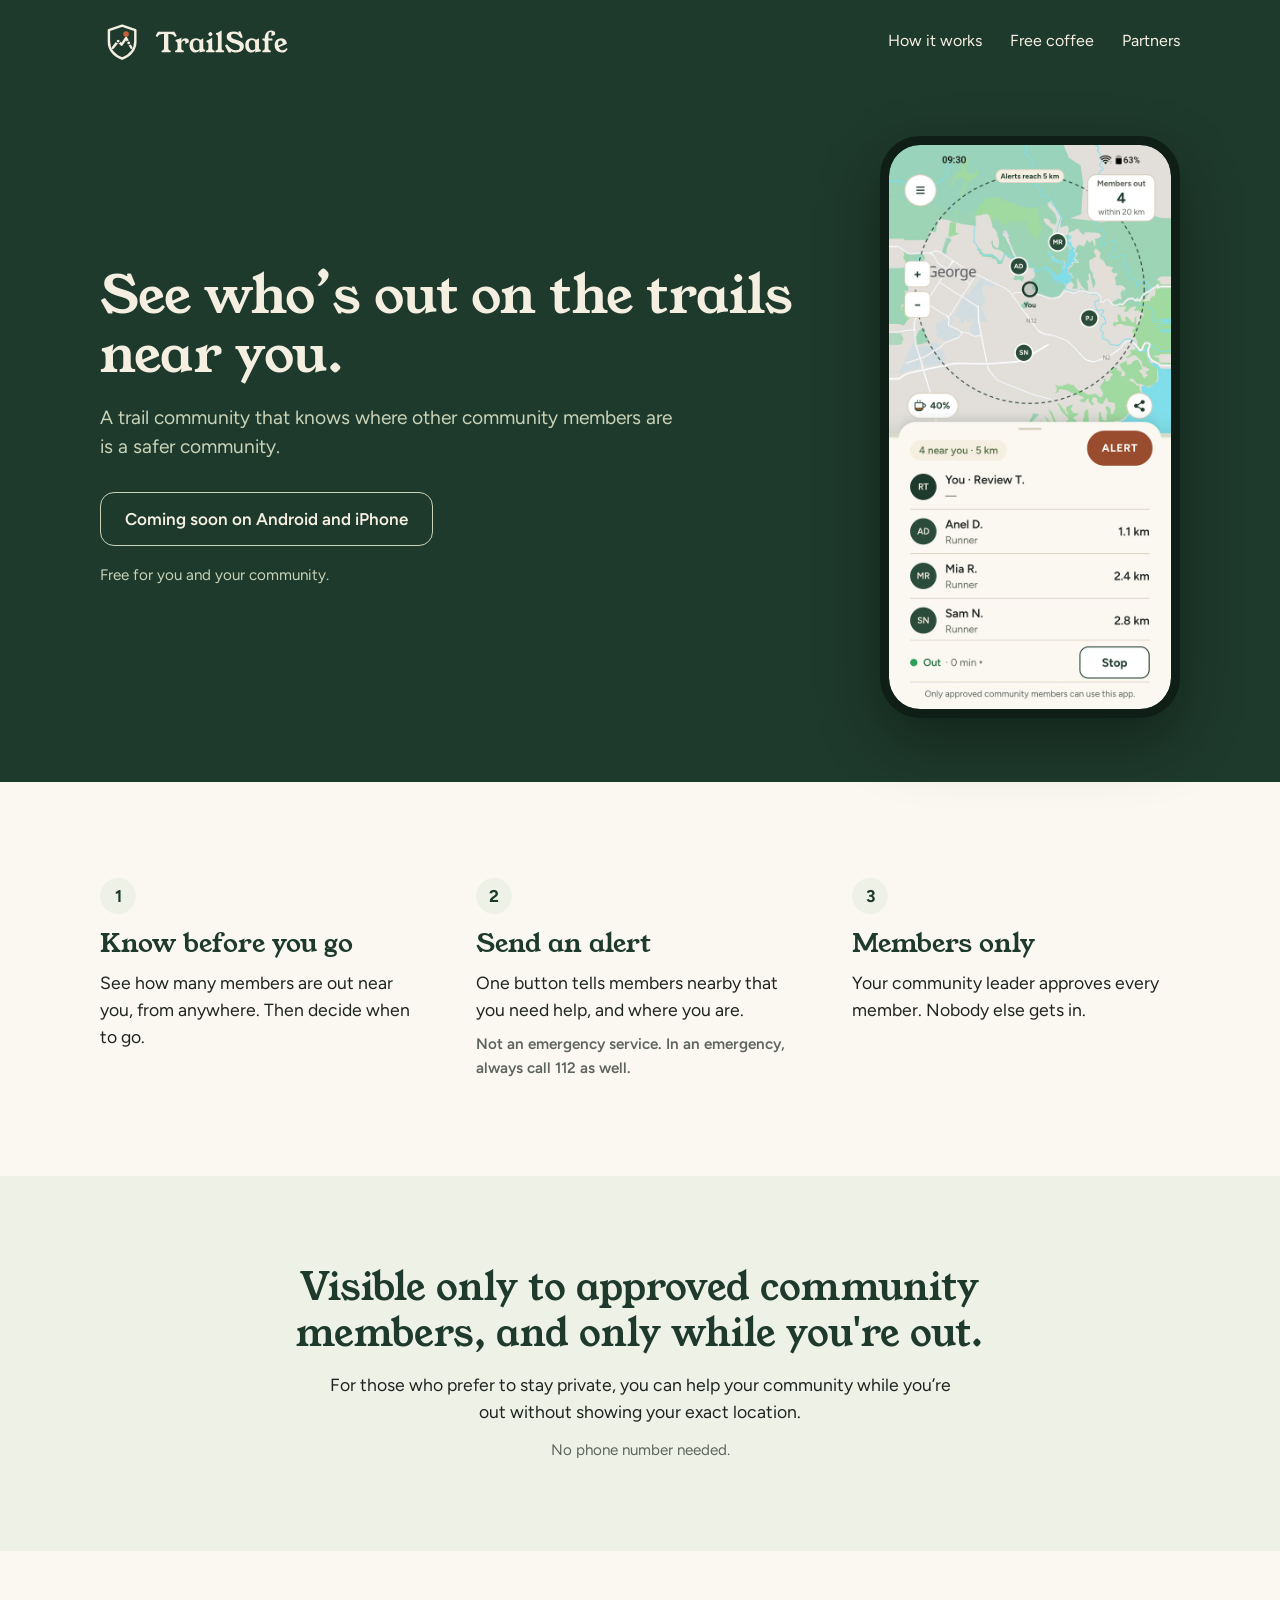
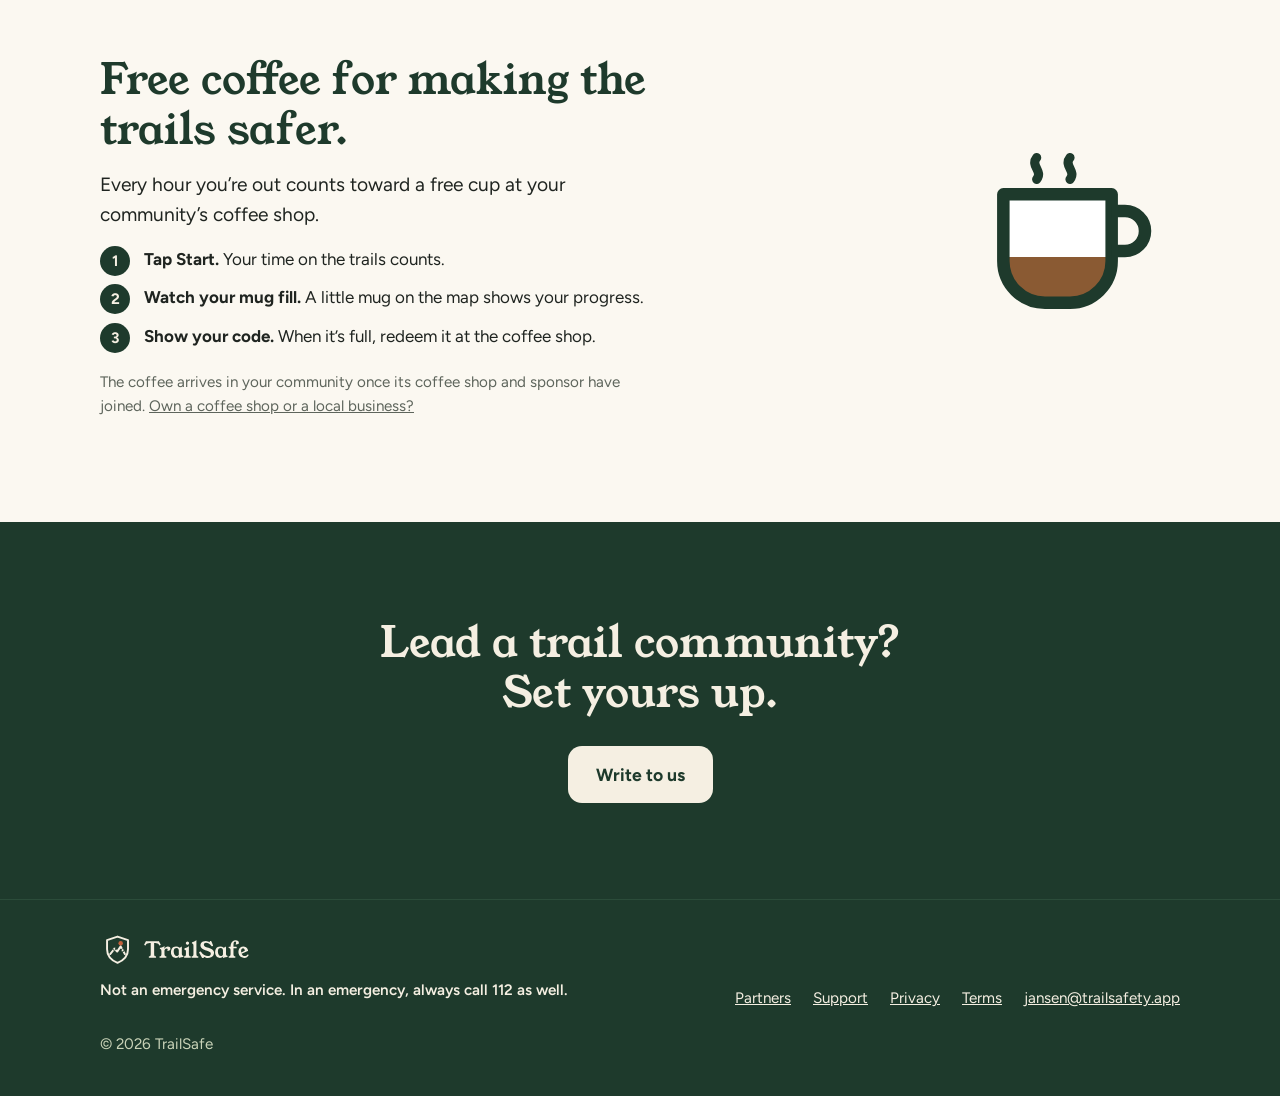
==== index.html @ 4f4ff15a "Home page: the Play listing is not public yet, so the Android button is a Coming soon pill and the m" ====
<!doctype html>
<html lang="en">
<head>
<meta charset="utf-8">
<meta name="viewport" content="width=device-width, initial-scale=1">
<title>TrailSafe: the community trail safety app</title>
<meta name="description" content="TrailSafe is a free community trail safety app for runners, hikers and cyclists. See how many community members are out on the trails near you, and alert members nearby if you need help.">
<link rel="icon" href="/favicon.ico?v=2" sizes="48x48">
<link rel="icon" href="/favicon.svg?v=2" type="image/svg+xml">
<link rel="apple-touch-icon" href="/apple-touch-icon.png?v=2">
<link rel="manifest" href="/site.webmanifest">
<link rel="mask-icon" href="/safari-pinned-tab.svg?v=2" color="#1E3A2C">
<meta name="theme-color" content="#1E3A2C">
<meta property="og:title" content="TrailSafe: the community trail safety app">
<meta property="og:description" content="TrailSafe is a free community trail safety app for runners, hikers and cyclists. See how many community members are out on the trails near you, and alert members nearby if you need help.">
<meta property="og:url" content="https://trailsafety.app">
<meta property="og:image" content="https://trailsafety.app/og-image-1200x630.png">
<meta name="twitter:card" content="summary_large_image">
<link rel="stylesheet" href="/style.css?v=4">
</head>
<body>

<header class="hero">
  <div class="wrap">
    <div class="top">
      <a href="/" aria-label="TrailSafe home"><img class="logo" src="logo.svg" alt="TrailSafe" width="188" height="44"></a>
      <input type="checkbox" id="menu" class="menu-toggle" aria-label="Open the menu">
      <label for="menu" class="burger" aria-hidden="true"><span></span><span></span><span></span></label>
      <nav aria-label="Sections">
        <a href="#how">How it works</a>
        <a href="#coffee">Free coffee</a>
        <a href="/partners/">Partners</a>
      </nav>
    </div>
    <div class="hero-grid">
      <div class="hero-text">
        <h1>See who’s out on the trails near you.</h1>
        <p class="lead">A trail community that knows where other community members are is a safer community.</p>
        <div class="actions">
          <!-- The Play listing is not public yet (checked 16 Nov 2026: Not Found). When it is, this becomes: <a class="btn-light" href="https://play.google.com/store/apps/details?id=za.co.trailsafe.app">Get it on Android</a> <span class="soon">iPhone coming soon</span>, and the menu gets <a class="nav-cta" href="...">Get the app</a> -->
          <span class="btn-off">Coming soon on Android and iPhone</span>
        </div>
        <p class="free">Free for you and your community.</p>
      </div>
      <div class="phone"><img src="img/app-out-map.jpg" alt="The TrailSafe map while you are out: members near you, how far away they are, and the ALERT button" width="640" height="1280"></div>
    </div>
  </div>
</header>

<main>
  <section class="points wrap" id="how" aria-label="What TrailSafe does">
    <article>
      <span class="num">1</span>
      <h2>Know before you go</h2>
      <p>See how many members are out near you, from anywhere. Then decide when to go.</p>
    </article>
    <article>
      <span class="num">2</span>
      <h2>Send an alert</h2>
      <p>One button tells members nearby that you need help, and where you are.</p>
      <p class="honest">Not an emergency service. In an emergency, always call 112 as well.</p>
    </article>
    <article>
      <span class="num">3</span>
      <h2>Members only</h2>
      <p>Your community leader approves every member. Nobody else gets in.</p>
    </article>
  </section>

  <section class="band" aria-label="Privacy">
    <div class="wrap">
      <p class="main">Visible only to approved community members, and only while you're out.</p>
      <p>For those who prefer to stay private, you can help your community while you’re out without showing your exact location.</p>
      <p class="quiet">No phone number needed.</p>
    </div>
  </section>

  <section class="coffee wrap" id="coffee" aria-labelledby="coffee-h">
    <div>
      <h2 id="coffee-h">Free coffee for making the trails safer.</h2>
      <p class="lead">Every hour you’re out counts toward a free cup at your community’s coffee shop.</p>
      <ol class="steps">
        <li><b>Tap Start.</b> Your time on the trails counts.</li>
        <li><b>Watch your mug fill.</b> A little mug on the map shows your progress.</li>
        <li><b>Show your code.</b> When it’s full, redeem it at the coffee shop.</li>
      </ol>
      <p class="small">The coffee arrives in your community once its coffee shop and sponsor have joined. <a href="/partners/">Own a coffee shop or a local business?</a></p>
    </div>
    <svg class="mug" viewBox="0 0 24 24" aria-hidden="true"><defs><linearGradient id="mg" x1="0" y1="1" x2="0" y2="0"><stop offset="0.42" stop-color="#8A5A33"/><stop offset="0.42" stop-color="#FFFFFF"/></linearGradient></defs><path d="M4 7h13v8a5 5 0 0 1-5 5H9a5 5 0 0 1-5-5z" fill="url(#mg)" stroke="#1E3A2C" stroke-width="1.5" stroke-linejoin="round"/><path d="M17 9h1.6a2.4 2.4 0 0 1 0 4.8H17" fill="none" stroke="#1E3A2C" stroke-width="1.5"/><path d="M8 2.6c-.8 1 .8 1.6 0 2.6M12 2.6c-.8 1 .8 1.6 0 2.6" fill="none" stroke="#1E3A2C" stroke-width="1.1" stroke-linecap="round"/></svg>
  </section>

  <section class="closing" aria-label="For community leaders">
    <div class="wrap">
      <h2>Lead a trail community?<br>Set yours up.</h2>
      <p><a class="btn-light" href="mailto:jansen@trailsafety.app?subject=Setting%20up%20my%20trail%20community">Write to us</a></p>
    </div>
  </section>
</main>

<footer>
  <div class="wrap foot">
    <div>
      <img class="logo" src="logo.svg" alt="TrailSafe" width="150" height="35">
      <p class="honest">Not an emergency service. In an emergency, always call 112 as well.</p>
    </div>
    <nav aria-label="Footer">
      <a href="/partners/">Partners</a>
      <a href="/support/">Support</a>
      <a href="privacy.html">Privacy</a>
      <a href="terms.html">Terms</a>
      <a href="mailto:jansen@trailsafety.app">jansen@trailsafety.app</a>
    </nav>
  </div>
  <div class="wrap"><p class="copy">© 2026 TrailSafe</p></div>
</footer>

</body>
</html>
---- style.css ----
@font-face { font-family: "Young Serif"; src: url("fonts/YoungSerif-Regular.ttf") format("truetype"); font-display: swap; }
@font-face { font-family: "Figtree"; src: url("fonts/Figtree-Variable.ttf") format("truetype"); font-weight: 300 900; font-display: swap; }

:root {
  --forest: #1E3A2C; --forest-2: #2B4C3A; --sage: #C9D3B8; --cream: #F5EFE2; --paper: #FBF8F1;
  --ink: #1F2420; --muted: #5E655C; --line: #E7E1D2; --wash: #EEF1E6; --moss-ink: #5D744C;
}
* { box-sizing: border-box; }
html { -webkit-text-size-adjust: 100%; }
body { margin: 0; background: var(--paper); color: var(--ink); font: 17px/1.55 "Figtree", system-ui, sans-serif; }
h1, h2, h3 { font-family: "Young Serif", Georgia, serif; font-weight: 400; line-height: 1.2; margin: 0; }
a { color: inherit; }
.wrap { max-width: 1120px; margin: 0 auto; padding: 0 20px; }

footer { background: var(--forest); color: var(--cream); padding: 32px 0 40px; font-size: 0.95rem; }
footer p { margin: 0 0 8px; }
footer .honest { font-weight: 600; }
footer a { color: var(--cream); }

.page { max-width: 720px; margin: 0 auto; padding: 36px 20px 64px; }
.page h1 { font-size: 2rem; color: var(--forest); }
.page h2 { font-size: 1.2rem; color: var(--forest); margin-top: 28px; }
.page p, .page li { margin: 10px 0 0; }
.draft { background: #F1D9CB; color: var(--ink); border-radius: 12px; padding: 12px 16px; margin: 18px 0 0; font-size: 0.95rem; }
.back { display: inline-block; margin-bottom: 18px; color: var(--moss-ink); font-weight: 600; }

html { scroll-behavior: smooth; }
[id] { scroll-margin-top: 16px; }

.steps { margin: 16px 0 0; padding: 0; list-style: none; counter-reset: s; display: grid; gap: 12px; max-width: 40em; }
.steps li { counter-increment: s; position: relative; padding-left: 44px; }
.steps li::before { content: counter(s); position: absolute; left: 0; top: 0; width: 30px; height: 30px; border-radius: 50%; background: var(--forest); color: var(--cream); font-weight: 700; text-align: center; line-height: 30px; font-size: 0.95rem; }

.partner { background: #fff; border: 1px solid var(--line); border-radius: 16px; padding: 30px 24px; margin: 0 0 28px; }
.partner .eyebrow { margin: 0 0 8px; font-size: 0.8rem; font-weight: 700; letter-spacing: 0.09em; text-transform: uppercase; color: var(--moss-ink); }
.partner .big { font-family: "Young Serif", Georgia, serif; font-size: 1.25rem; color: var(--forest); margin: 12px 0 0; }
.partner p { margin: 12px 0 0; max-width: 40em; }
.cta { display: inline-block; margin-top: 6px; padding: 13px 24px; border-radius: 12px; background: var(--forest); color: var(--cream); font-weight: 700; text-decoration: none; }
.cta:hover, .cta:focus { background: var(--forest-2); }
.cta.ghost { background: #fff; color: var(--forest); border: 1.5px solid var(--forest); display: inline-flex; align-items: center; gap: 10px; }
.wa { width: 22px; height: 22px; flex: none; }

.friend { background: var(--forest); color: var(--cream); border-radius: 16px; padding: 30px 24px; margin: 0 0 56px; }
.friend h2 { color: var(--cream); }
.friend p { margin: 12px 0 0; max-width: 40em; }
.friend a:not(.cta) { color: var(--cream); }


/* ---------- home page ---------- */
.hero { background: var(--forest); color: var(--cream); padding: 20px 0 64px; }
.hero .top { position: relative; display: flex; flex-wrap: wrap; align-items: center; justify-content: space-between; gap: 14px 24px; }
.hero .logo { display: block; height: 44px; width: auto; }
.hero nav { display: none; flex-basis: 100%; flex-direction: column; border-top: 1px solid var(--forest-2); padding-top: 6px; font-size: 1.05rem; }
.hero nav a { color: var(--cream); text-decoration: none; padding: 12px 0; border-bottom: 1px solid var(--forest-2); }
.menu-toggle { position: absolute; opacity: 0; width: 44px; height: 44px; right: 0; margin: 0; cursor: pointer; z-index: 2; }
.burger { display: flex; flex-direction: column; justify-content: center; gap: 5px; width: 44px; height: 44px; padding: 0 9px; border: 1.5px solid var(--sage); border-radius: 12px; cursor: pointer; }
.burger span { display: block; height: 2px; border-radius: 2px; background: var(--cream); transition: transform .15s, opacity .15s; }
.menu-toggle:focus-visible + .burger { outline: 2px solid var(--cream); outline-offset: 3px; }
.menu-toggle:checked ~ nav { display: flex; }
.menu-toggle:checked + .burger span:nth-child(1) { transform: translateY(7px) rotate(45deg); }
.menu-toggle:checked + .burger span:nth-child(2) { opacity: 0; }
.menu-toggle:checked + .burger span:nth-child(3) { transform: translateY(-7px) rotate(-45deg); }
.hero-grid { display: grid; gap: 36px; padding-top: 44px; }
.hero h1 { font-size: clamp(2.2rem, 6.4vw, 3.3rem); line-height: 1.12; }
.hero .lead { font-size: 1.2rem; line-height: 1.5; margin: 20px 0 0; color: var(--sage); max-width: 30em; }
.actions { display: flex; flex-wrap: wrap; align-items: center; gap: 14px 20px; margin-top: 30px; }
.btn-light { display: inline-block; padding: 15px 28px; border-radius: 14px; background: var(--cream); color: var(--forest); font-weight: 700; font-size: 1.1rem; text-decoration: none; }
.btn-light:hover, .btn-light:focus { background: #fff; }
.soon { color: var(--sage); font-size: 0.95rem; }
.btn-off { display: inline-block; padding: 13px 24px; border: 1.5px solid var(--sage); border-radius: 14px; color: var(--cream); font-weight: 600; }
.free { margin: 18px 0 0; color: var(--sage); font-size: 0.95rem; }
.phone { justify-self: center; width: min(280px, 74vw); border: 9px solid #0F1F17; border-radius: 40px; background: #0F1F17; box-shadow: 0 24px 60px rgba(0,0,0,.35); overflow: hidden; }
.phone img { display: block; width: 100%; height: auto; border-radius: 31px; }

.points { display: grid; gap: 36px; padding-top: 72px; padding-bottom: 72px; }
.points .num { display: inline-flex; align-items: center; justify-content: center; width: 36px; height: 36px; border-radius: 50%; background: var(--wash); color: var(--forest); font-weight: 700; }
.points h2 { font-size: 1.6rem; color: var(--forest); margin-top: 14px; }
.points p { margin: 10px 0 0; font-size: 1.1rem; max-width: 22em; }
.points .honest { font-size: 0.95rem; font-weight: 600; color: var(--muted); }

.band { background: var(--wash); padding: 64px 0; text-align: center; }
.band p { margin: 14px auto 0; max-width: 36em; font-size: 1.1rem; }
.band .main { margin-top: 0; max-width: 22em; font-family: "Young Serif", Georgia, serif; font-size: clamp(1.6rem, 4.6vw, 2.4rem); line-height: 1.2; color: var(--forest); }
.band .quiet { color: var(--muted); font-size: 0.95rem; }

.coffee { display: grid; gap: 28px; align-items: center; padding-top: 80px; padding-bottom: 80px; }
.coffee h2 { font-size: clamp(1.8rem, 5vw, 2.6rem); color: var(--forest); max-width: 14em; }
.coffee .lead { font-size: 1.2rem; margin: 16px 0 6px; max-width: 30em; }
.coffee .small { margin: 22px 0 0; color: var(--muted); font-size: 0.95rem; max-width: 36em; }
.mug { width: 96px; height: 96px; justify-self: start; order: -1; }

.closing { background: var(--forest); color: var(--cream); padding: 72px 0; text-align: center; }
.closing h2 { font-size: clamp(1.8rem, 5vw, 2.6rem); margin: 0 auto; }
.closing p { margin: 28px 0 0; }

footer { border-top: 1px solid var(--forest-2); }
.foot { display: grid; gap: 22px; }
footer .logo { display: block; height: 35px; width: auto; margin-bottom: 12px; }
footer nav { display: flex; flex-wrap: wrap; gap: 8px 22px; }
footer .copy { margin: 22px 0 0; color: var(--sage); }

@media (min-width: 860px) {
  .menu-toggle, .burger { display: none; }
  .hero nav { display: flex; flex-direction: row; flex-basis: auto; align-items: center; gap: 6px 28px; border: 0; padding: 0; font-size: 1rem; }
  .hero nav a { padding: 6px 0; border-bottom: 1.5px solid transparent; }
  .hero nav a:hover, .hero nav a:focus { border-bottom-color: var(--sage); }
  .hero nav a.nav-cta { padding: 9px 18px; border: 1.5px solid var(--sage); border-radius: 12px; }
  .hero-grid { grid-template-columns: 1fr 320px; align-items: center; gap: 56px; padding-top: 72px; }
  .phone { width: 300px; justify-self: end; }
  .points { grid-template-columns: repeat(3, 1fr); gap: 48px; padding-top: 96px; padding-bottom: 96px; }
  .band { padding: 88px 0; }
  .coffee { grid-template-columns: 1fr 220px; padding-top: 104px; padding-bottom: 104px; }
  .mug { width: 200px; height: 200px; justify-self: center; order: 0; }
  .closing { padding: 96px 0; }
  .foot { grid-template-columns: 1fr auto; align-items: end; }
}
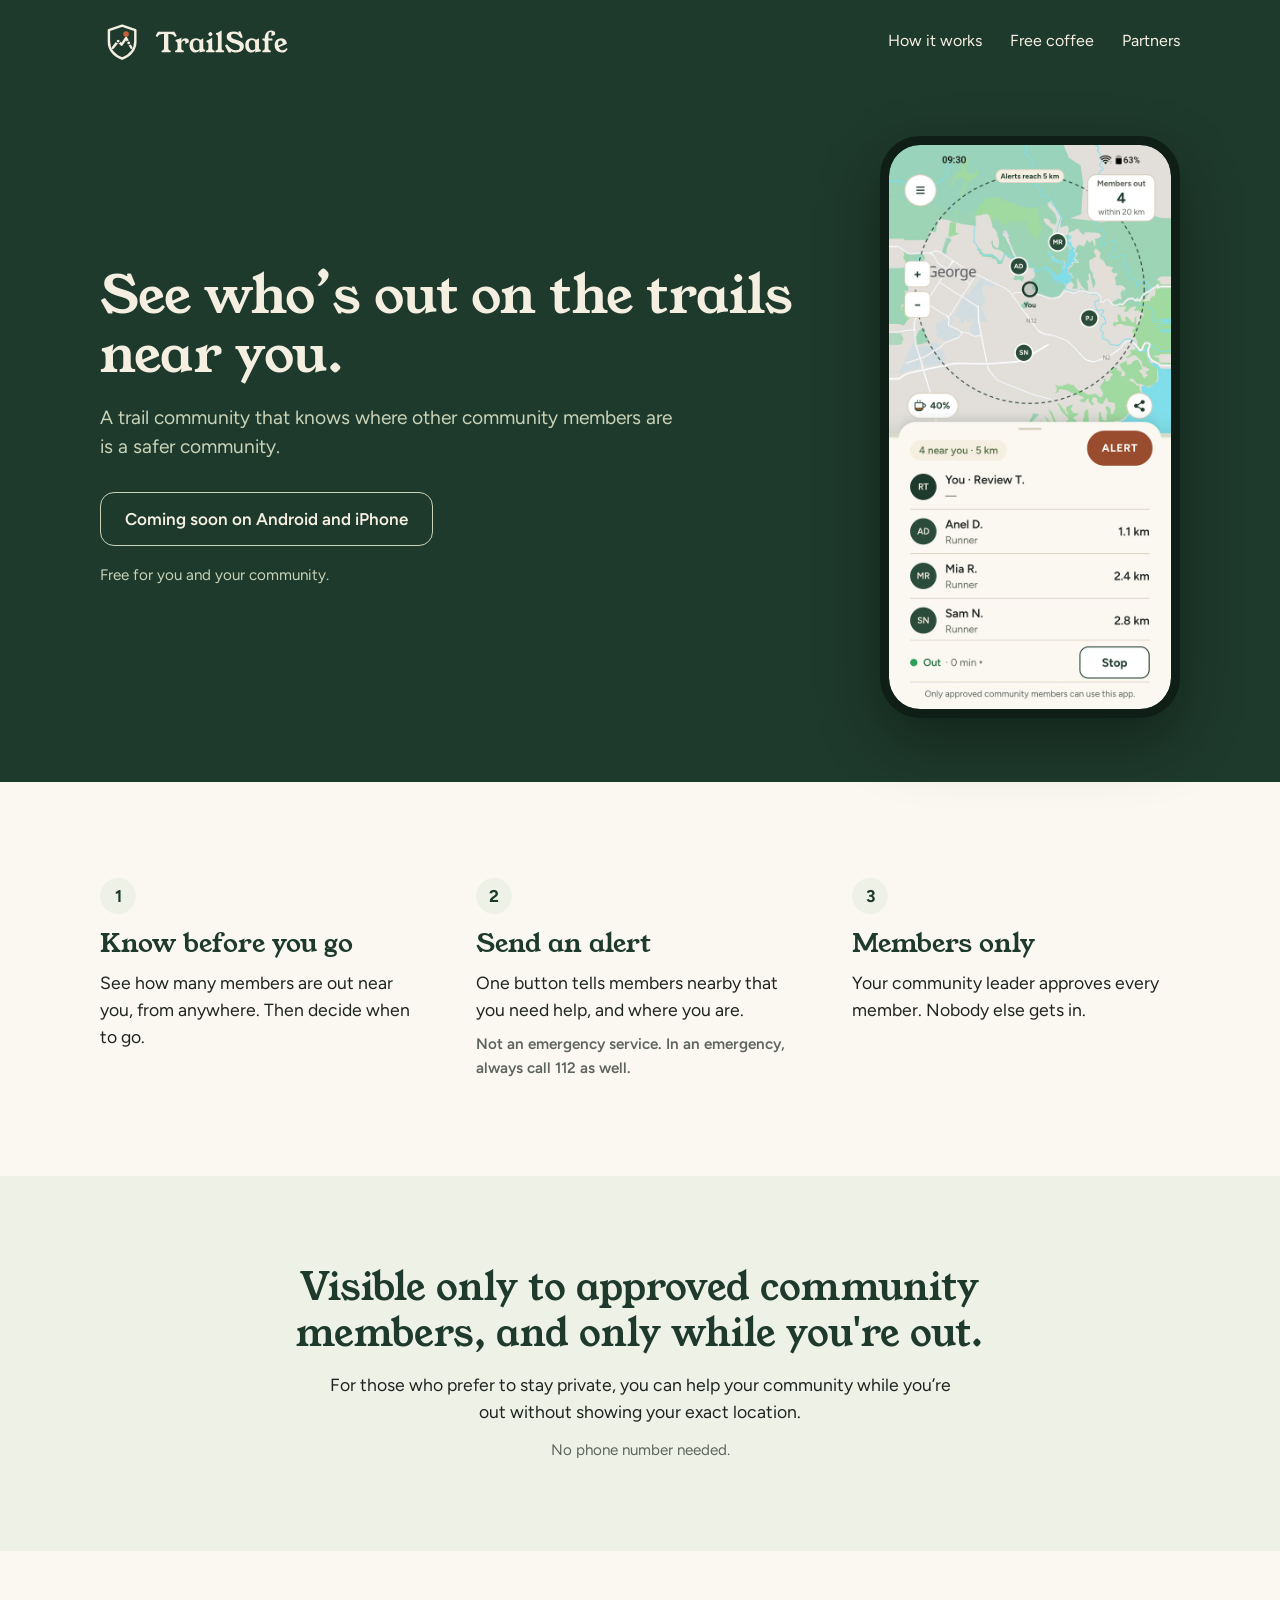
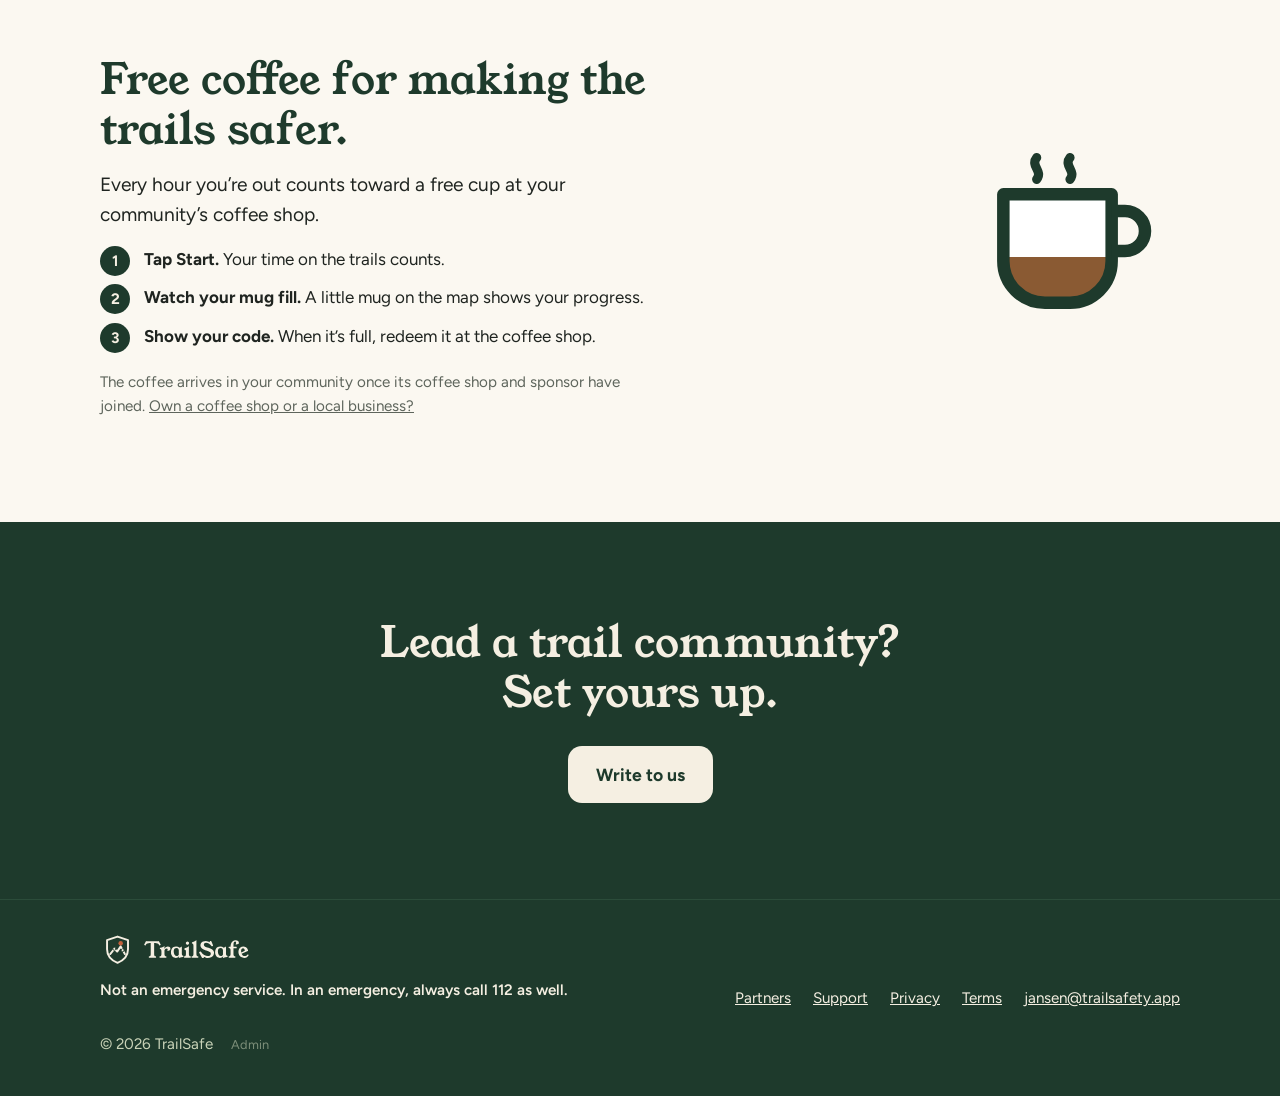
==== commit a592f2ef: "Home page footer: a quiet Admin link to the owner console Co-Authored-By: Claude Sonnet 5.5 <noreply" ====
--- a/index.html
+++ b/index.html
@@ -16,7 +16,7 @@
 <meta property="og:url" content="https://trailsafety.app">
 <meta property="og:image" content="https://trailsafety.app/og-image-1200x630.png">
 <meta name="twitter:card" content="summary_large_image">
-<link rel="stylesheet" href="/style.css?v=4">
+<link rel="stylesheet" href="/style.css?v=5">
 </head>
 <body>
 
@@ -111,7 +111,7 @@
       <a href="mailto:jansen@trailsafety.app">jansen@trailsafety.app</a>
     </nav>
   </div>
-  <div class="wrap"><p class="copy">© 2026 TrailSafe</p></div>
+  <div class="wrap"><p class="copy">© 2026 TrailSafe<a class="adm" href="/admin_dashboard/" rel="nofollow">Admin</a></p></div>
 </footer>
 
 </body>
--- a/style.css
+++ b/style.css
@@ -98,6 +98,8 @@
 footer .logo { display: block; height: 35px; width: auto; margin-bottom: 12px; }
 footer nav { display: flex; flex-wrap: wrap; gap: 8px 22px; }
 footer .copy { margin: 22px 0 0; color: var(--sage); }
+footer .adm { margin-left: 12px; padding: 10px 6px; font-size: 0.8rem; color: var(--sage); opacity: 0.55; text-decoration: none; }
+footer .adm:hover, footer .adm:focus-visible { opacity: 1; text-decoration: underline; }
 
 @media (min-width: 860px) {
   .menu-toggle, .burger { display: none; }
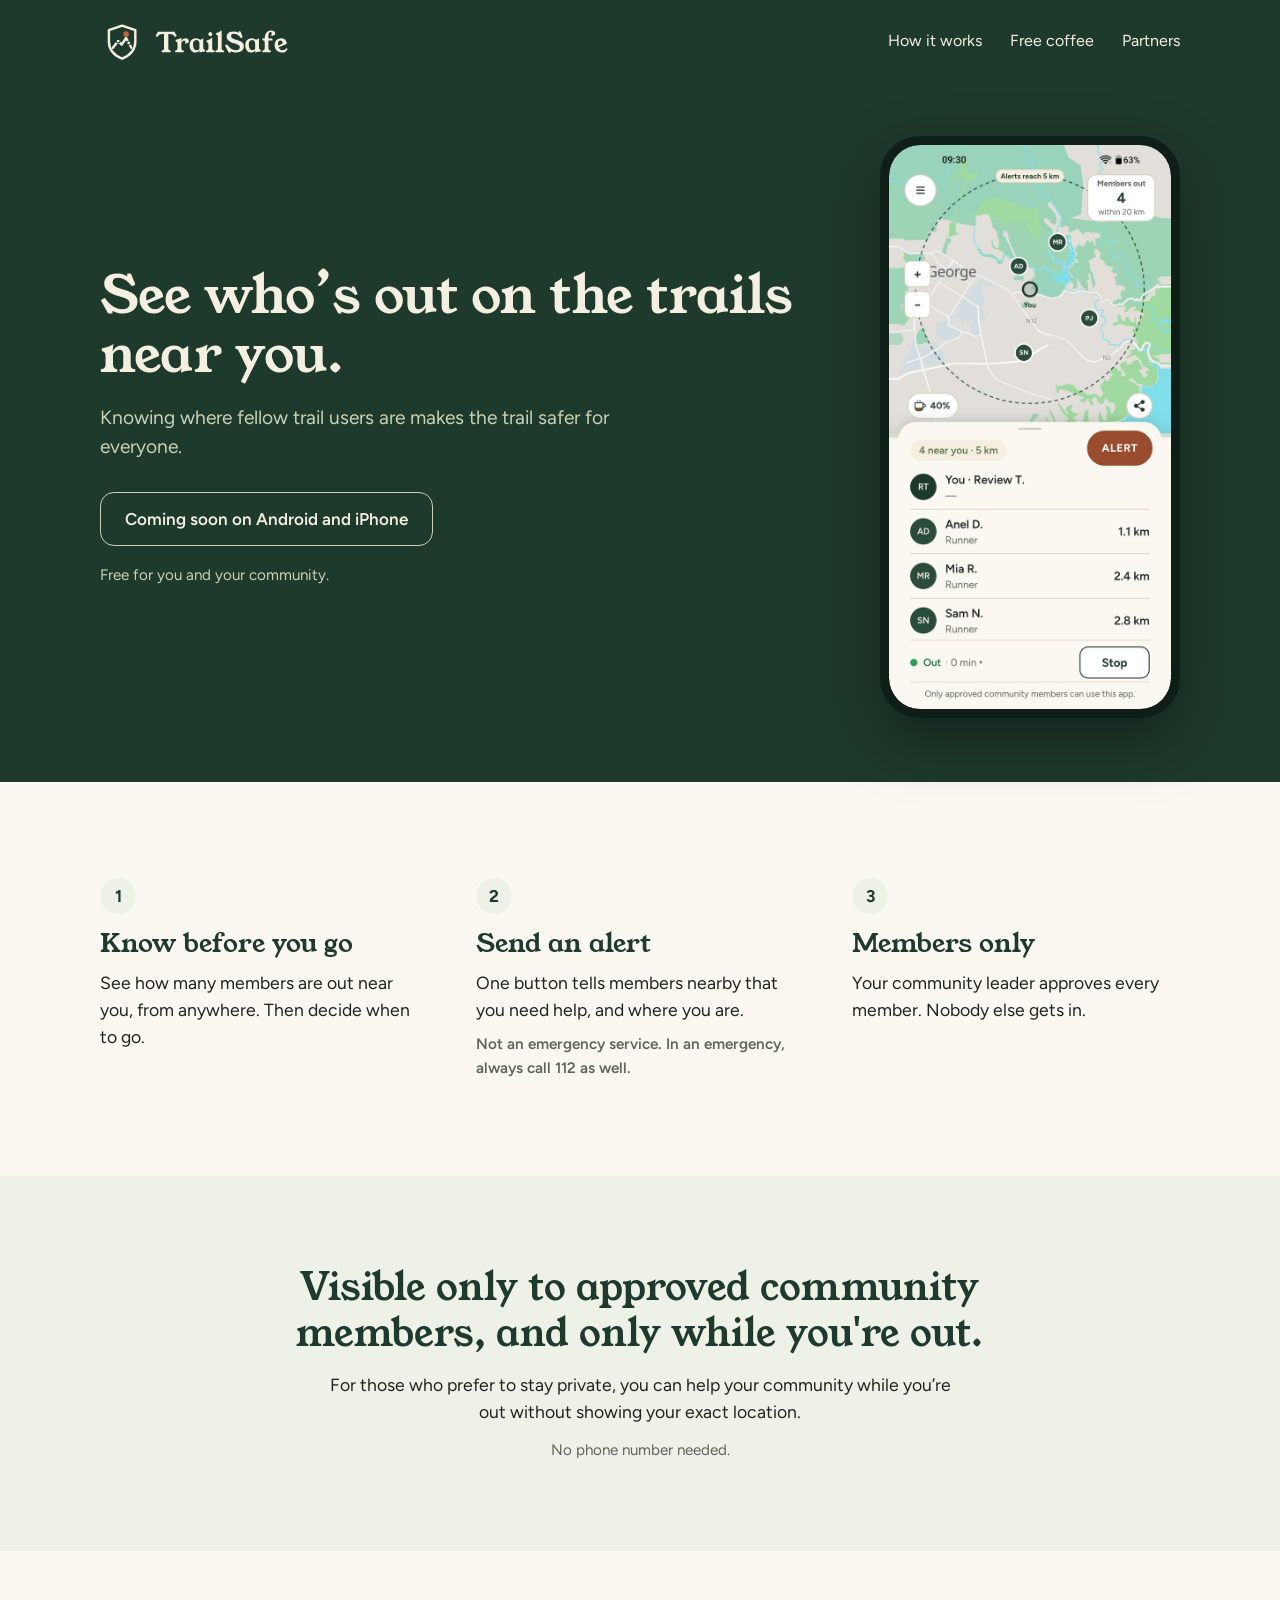
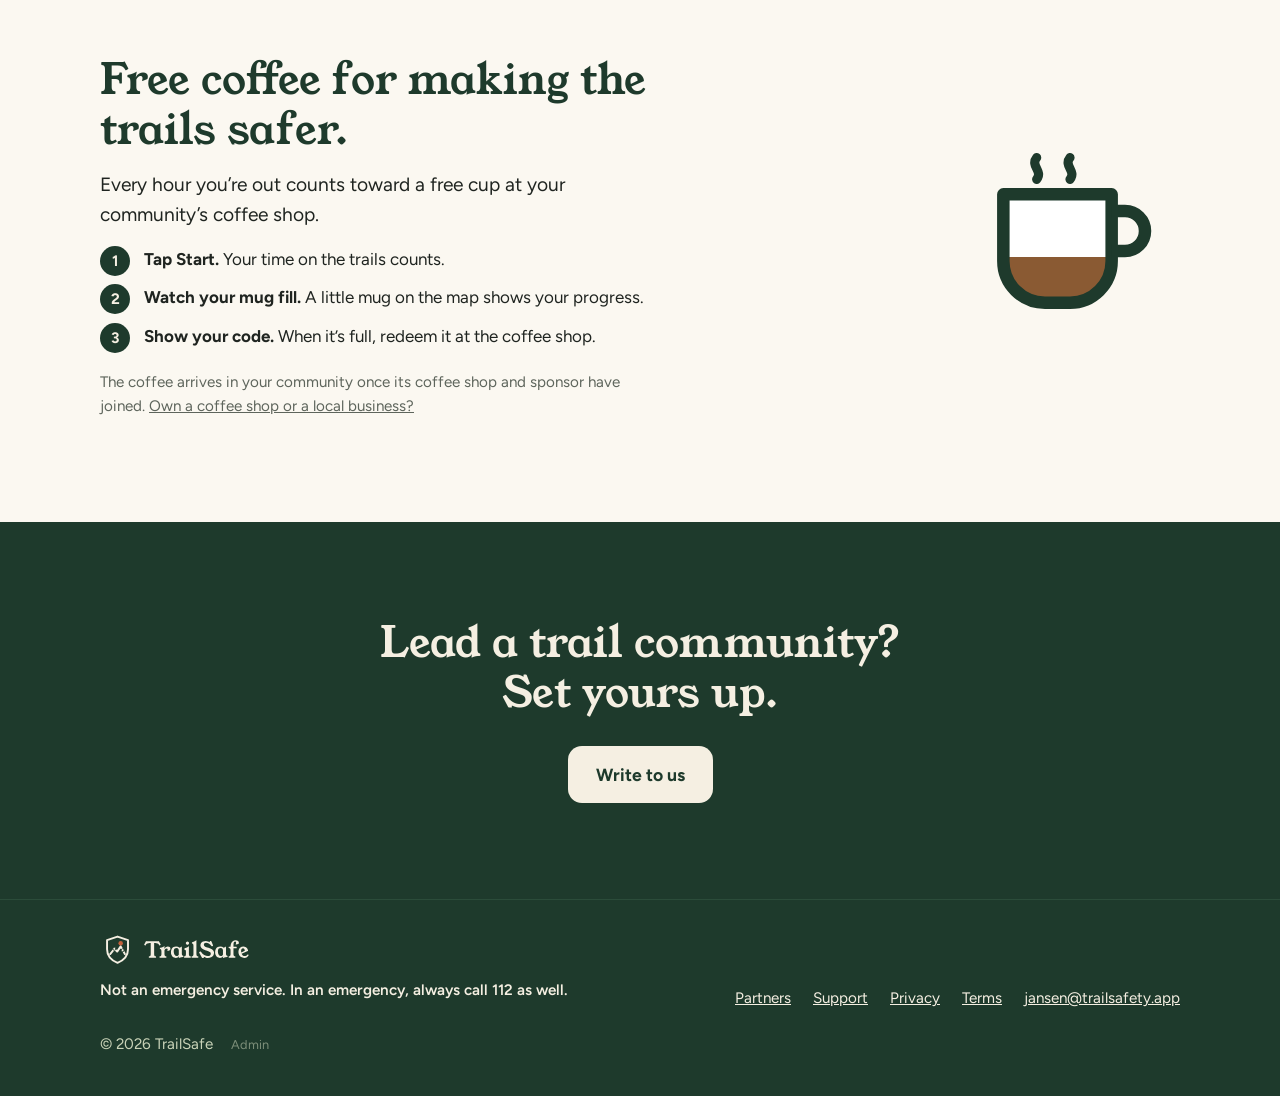
==== commit 97df4b2d: "New slogan on the home, privacy and support pages: Knowing where fellow trail users are makes the tr" ====
--- a/index.html
+++ b/index.html
@@ -35,7 +35,7 @@
     <div class="hero-grid">
       <div class="hero-text">
         <h1>See who’s out on the trails near you.</h1>
-        <p class="lead">A trail community that knows where other community members are is a safer community.</p>
+        <p class="lead">Knowing where fellow trail users are makes the trail safer for everyone.</p>
         <div class="actions">
           <!-- The Play listing is not public yet (checked 16 Nov 2026: Not Found). When it is, this becomes: <a class="btn-light" href="https://play.google.com/store/apps/details?id=za.co.trailsafe.app">Get it on Android</a> <span class="soon">iPhone coming soon</span>, and the menu gets <a class="nav-cta" href="...">Get the app</a> -->
           <span class="btn-off">Coming soon on Android and iPhone</span>
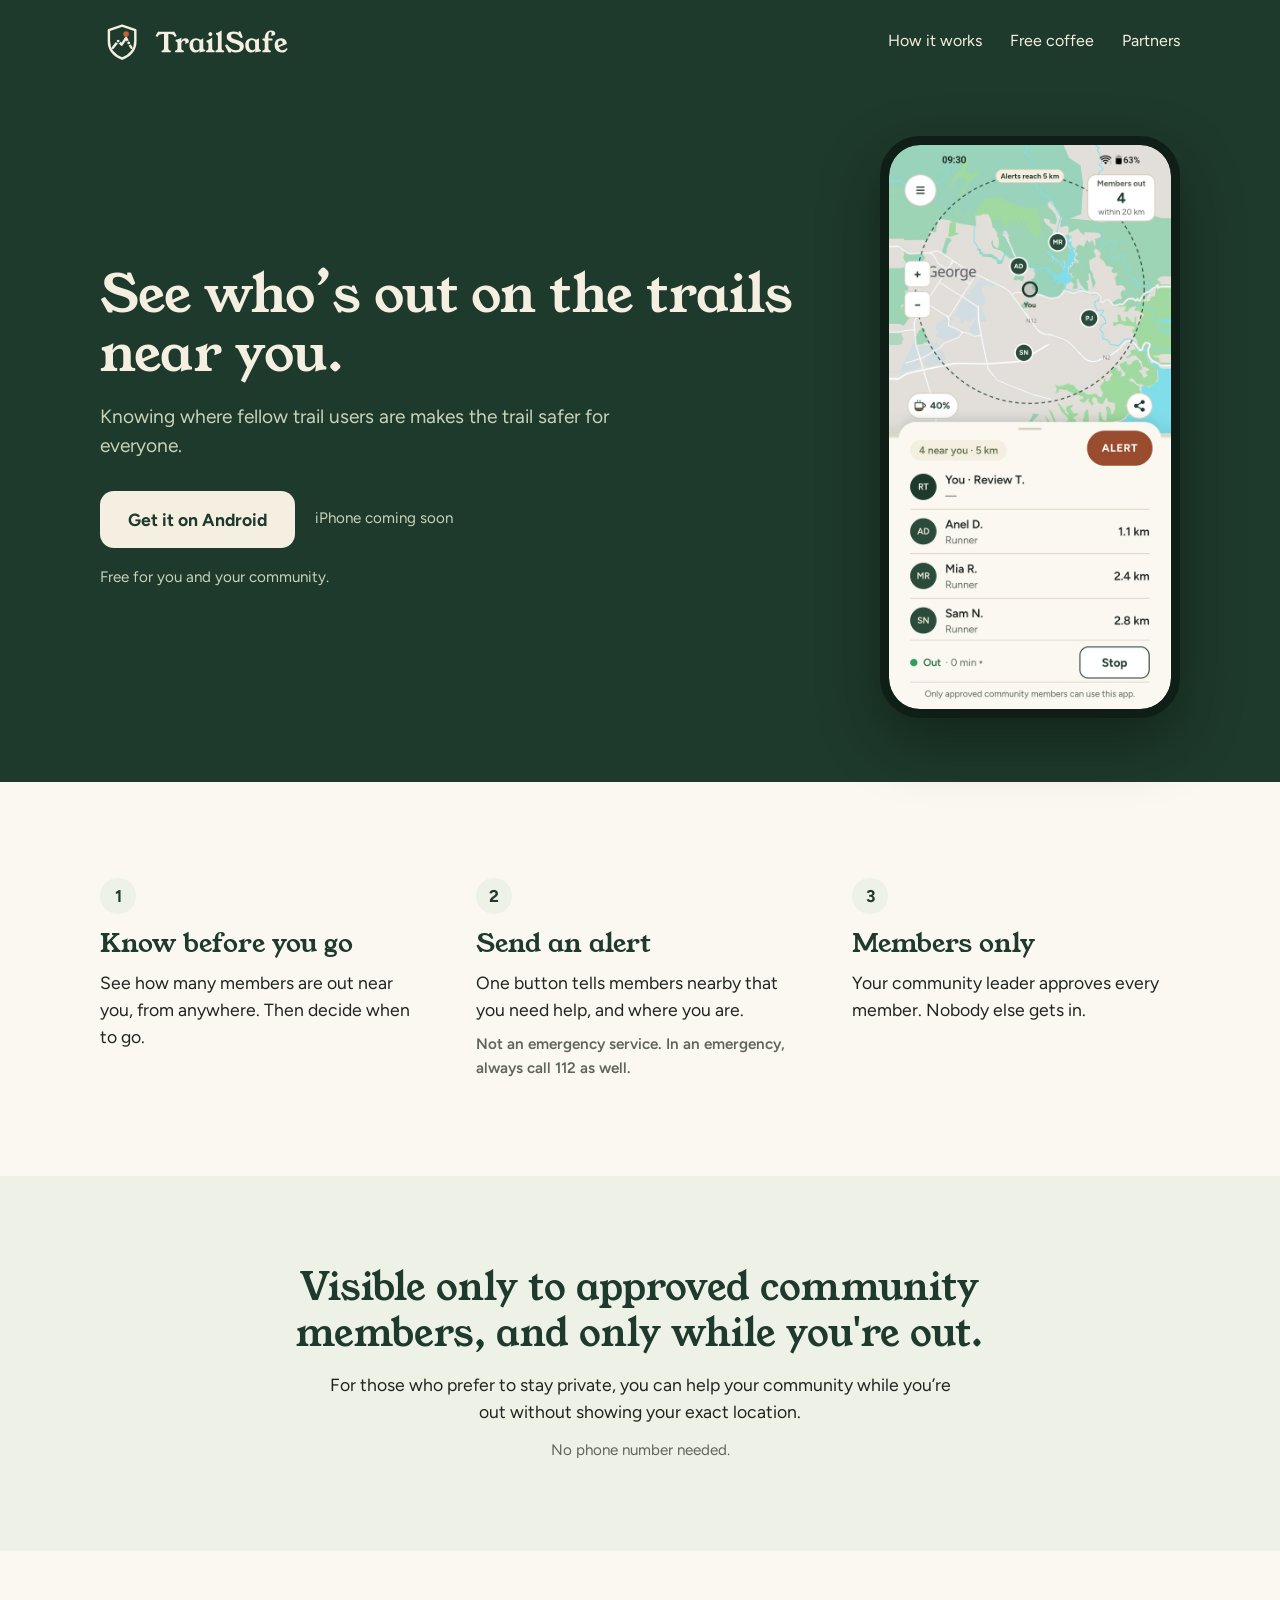
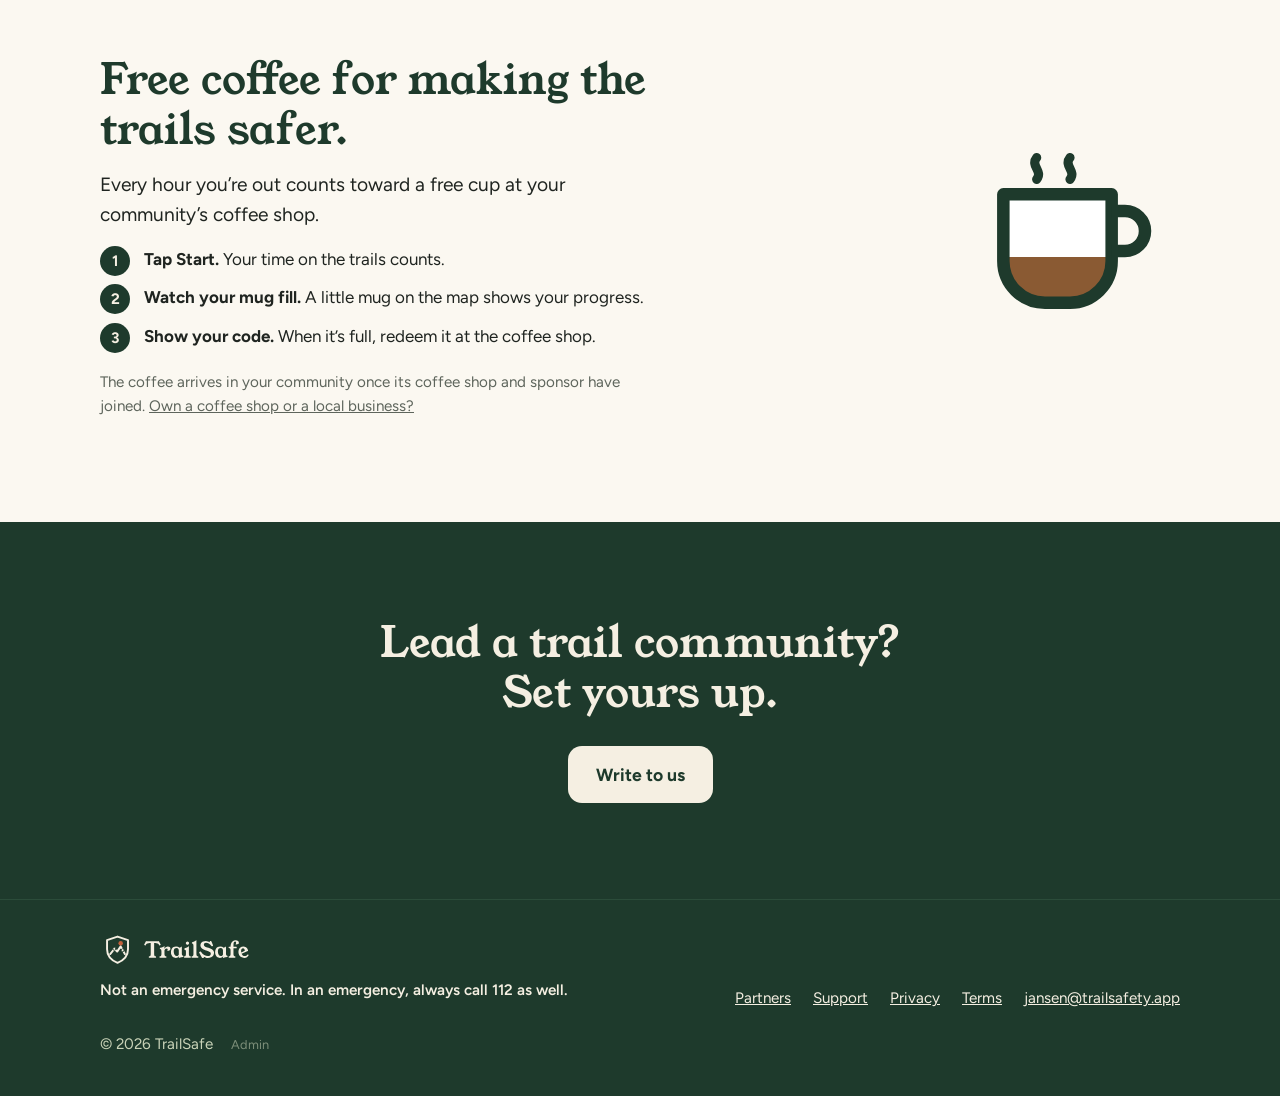
==== commit 6f736779: "Home: Get it on Android button (Play open testing is live); iPhone coming soon until the App Store p" ====
--- a/index.html
+++ b/index.html
@@ -37,8 +37,9 @@
         <h1>See who’s out on the trails near you.</h1>
         <p class="lead">Knowing where fellow trail users are makes the trail safer for everyone.</p>
         <div class="actions">
-          <!-- The Play listing is not public yet (checked 16 Nov 2026: Not Found). When it is, this becomes: <a class="btn-light" href="https://play.google.com/store/apps/details?id=za.co.trailsafe.app">Get it on Android</a> <span class="soon">iPhone coming soon</span>, and the menu gets <a class="nav-cta" href="...">Get the app</a> -->
-          <span class="btn-off">Coming soon on Android and iPhone</span>
+          <a class="btn-light" href="https://play.google.com/store/apps/details?id=za.co.trailsafe.app">Get it on Android</a>
+          <!-- iPhone: approved and released 20 Nov 2026, but the store page was not visible yet (404, 20 Nov). When https://apps.apple.com/za/app/trailsafe/id6836682433 opens, replace the line below with: <a class="btn-light" href="https://apps.apple.com/za/app/trailsafe/id6836682433">Get it on iPhone</a> -->
+          <span class="soon">iPhone coming soon</span>
         </div>
         <p class="free">Free for you and your community.</p>
       </div>
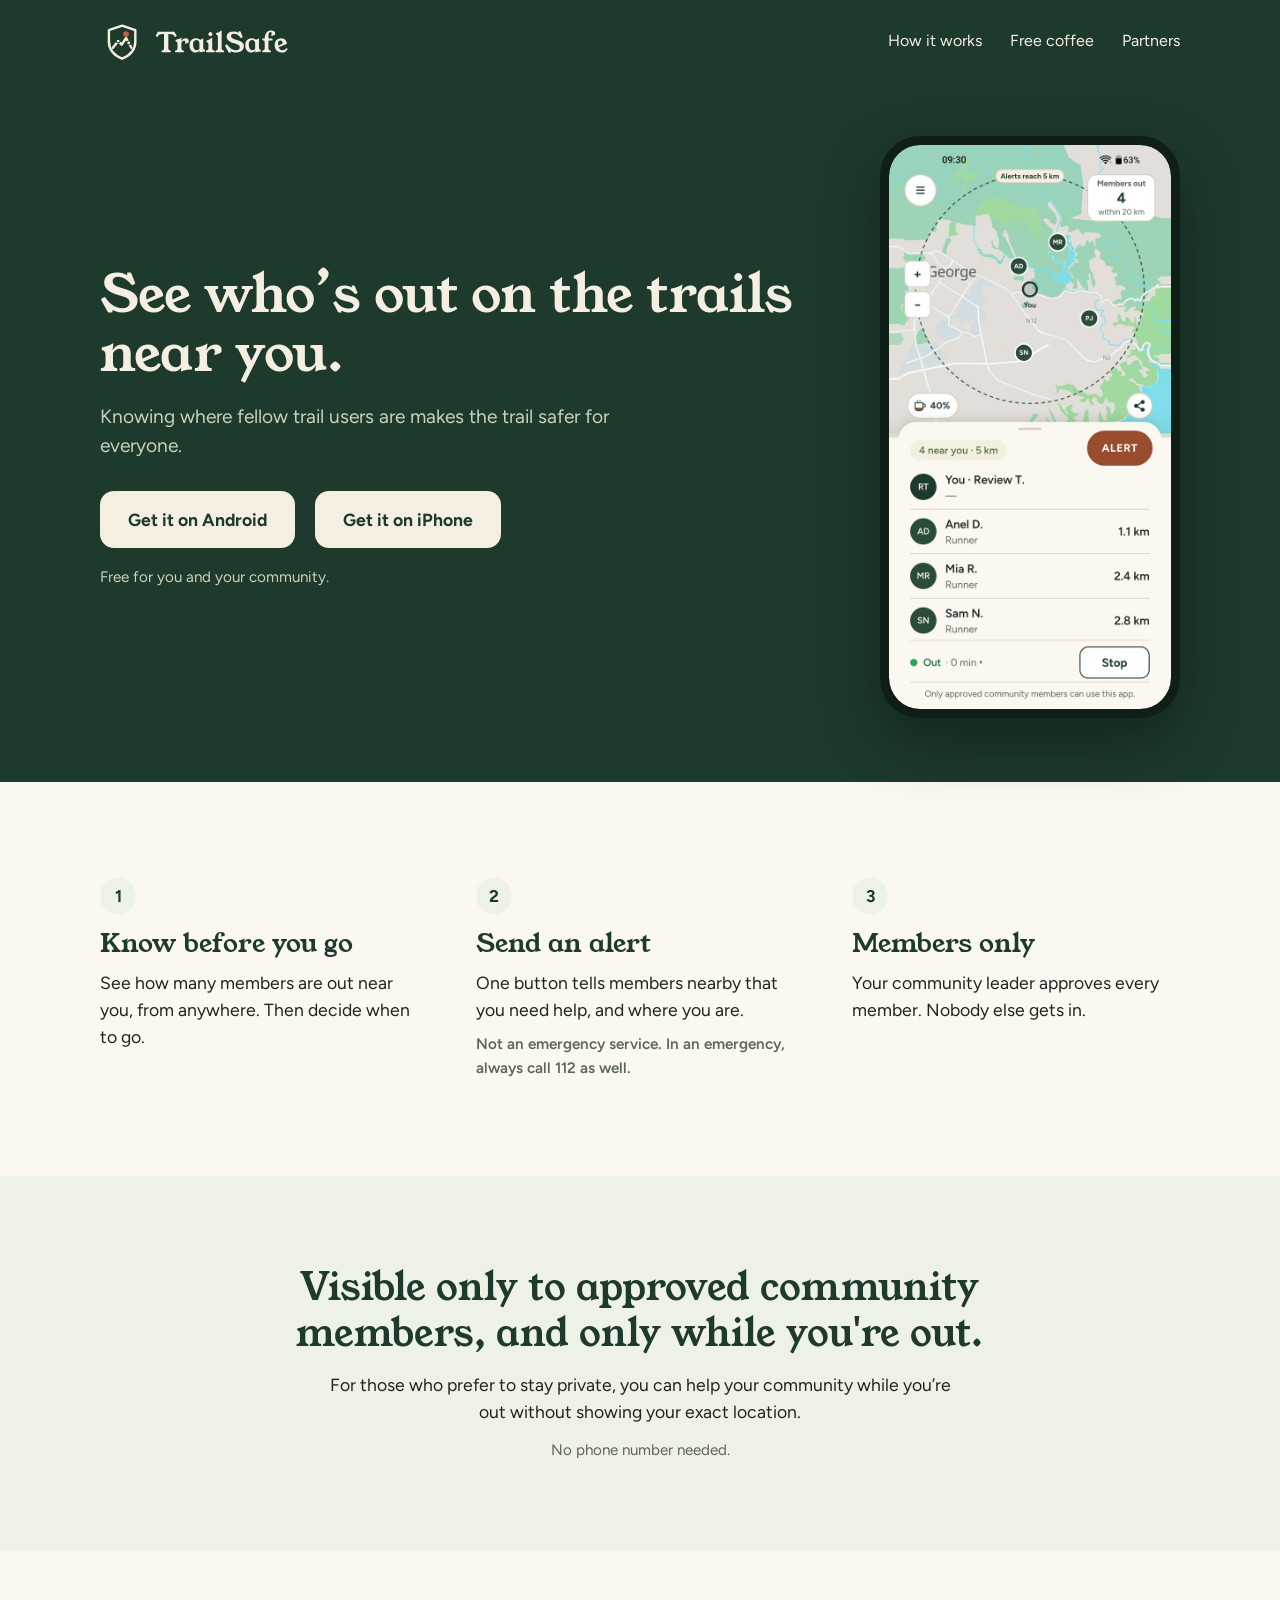
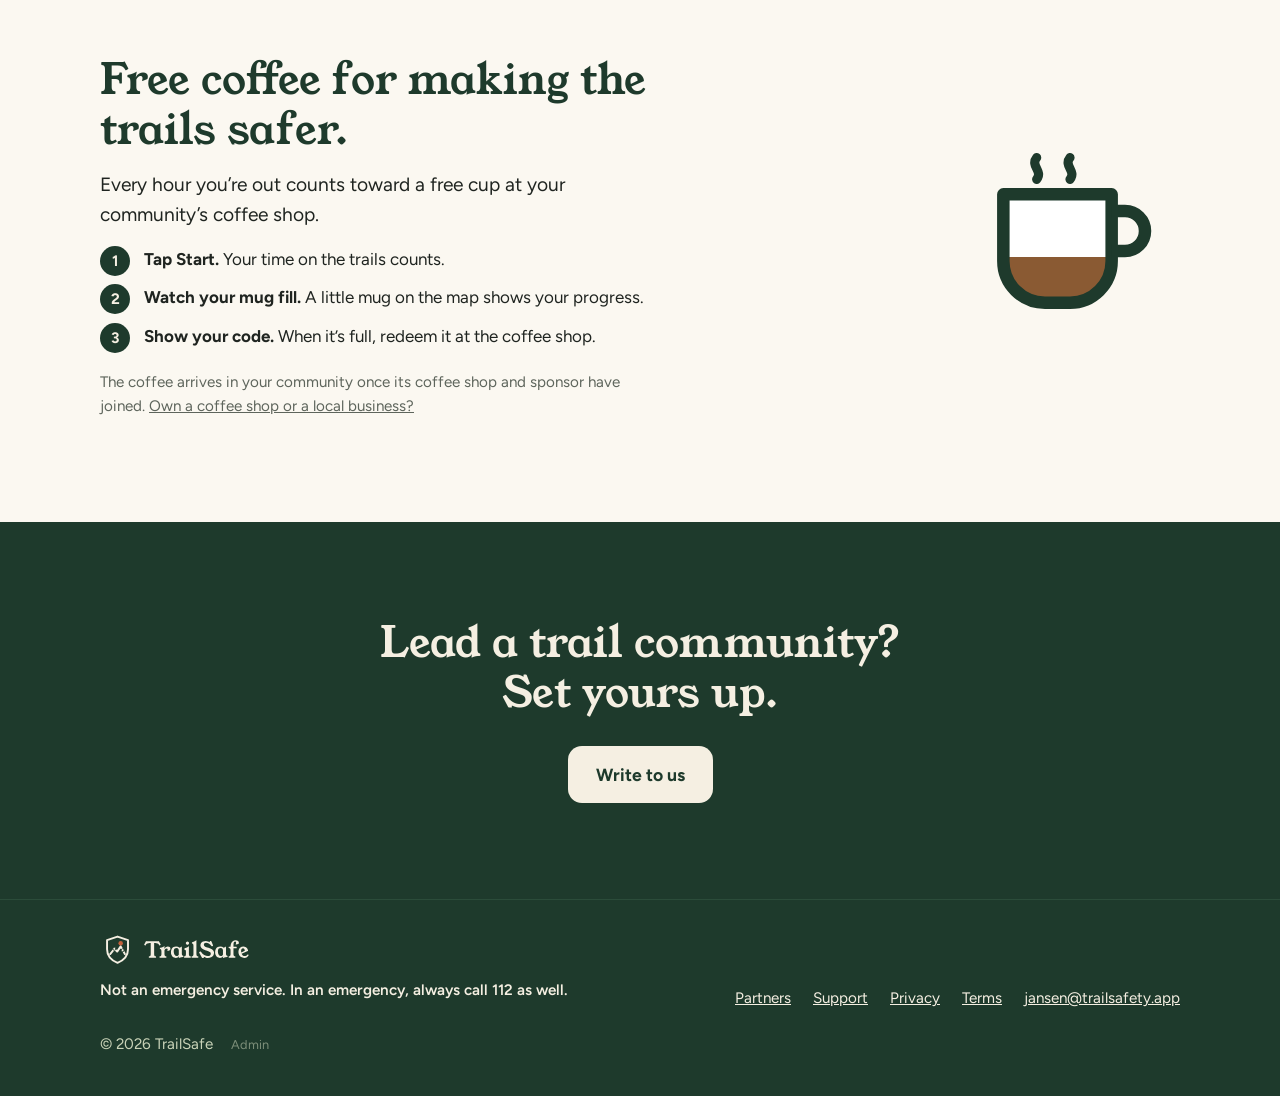
==== commit 3709ff6e: "Home: iPhone button (App Store page is live); both store buttons open in a new tab Co-Authored-By: C" ====
--- a/index.html
+++ b/index.html
@@ -37,9 +37,8 @@
         <h1>See who’s out on the trails near you.</h1>
         <p class="lead">Knowing where fellow trail users are makes the trail safer for everyone.</p>
         <div class="actions">
-          <a class="btn-light" href="https://play.google.com/store/apps/details?id=za.co.trailsafe.app">Get it on Android</a>
-          <!-- iPhone: approved and released 20 Nov 2026, but the store page was not visible yet (404, 20 Nov). When https://apps.apple.com/za/app/trailsafe/id6836682433 opens, replace the line below with: <a class="btn-light" href="https://apps.apple.com/za/app/trailsafe/id6836682433">Get it on iPhone</a> -->
-          <span class="soon">iPhone coming soon</span>
+          <a class="btn-light" href="https://play.google.com/store/apps/details?id=za.co.trailsafe.app" target="_blank" rel="noopener">Get it on Android</a>
+          <a class="btn-light" href="https://apps.apple.com/za/app/trailsafe/id6836682433" target="_blank" rel="noopener">Get it on iPhone</a>
         </div>
         <p class="free">Free for you and your community.</p>
       </div>
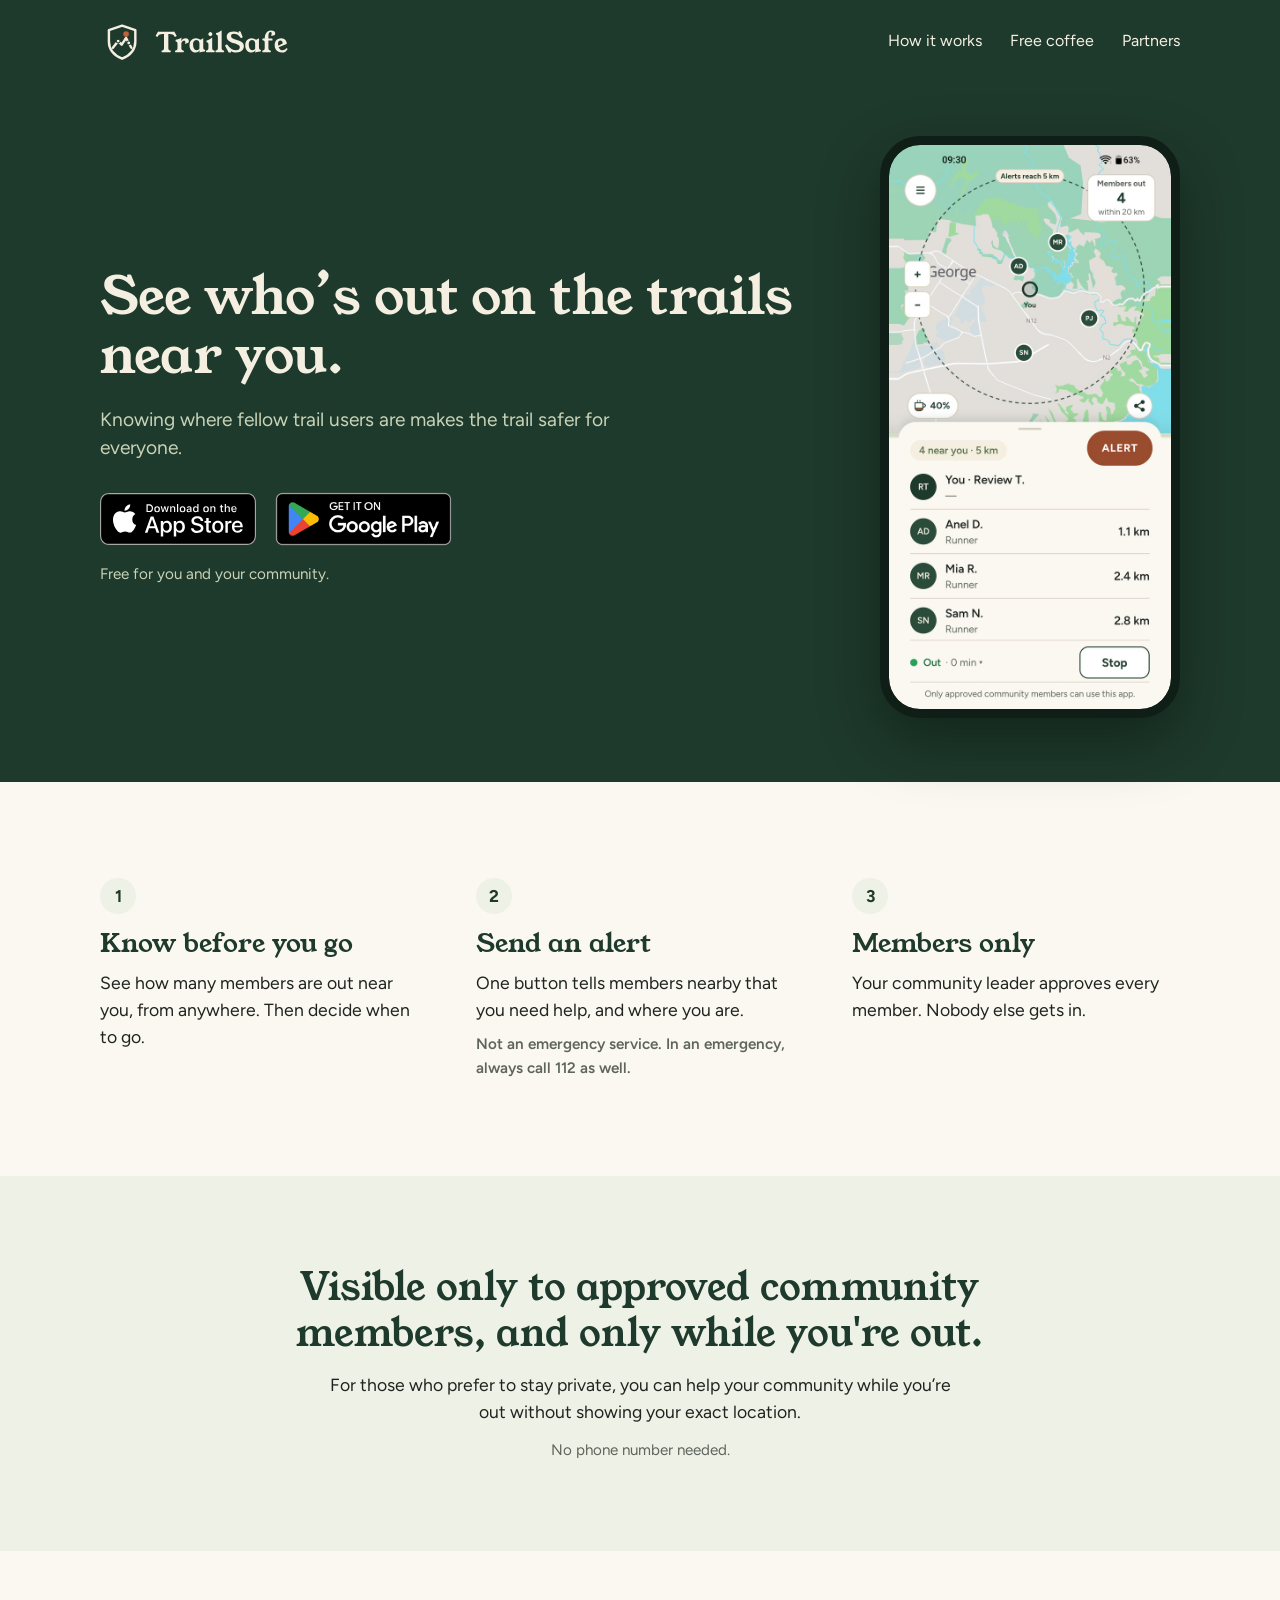
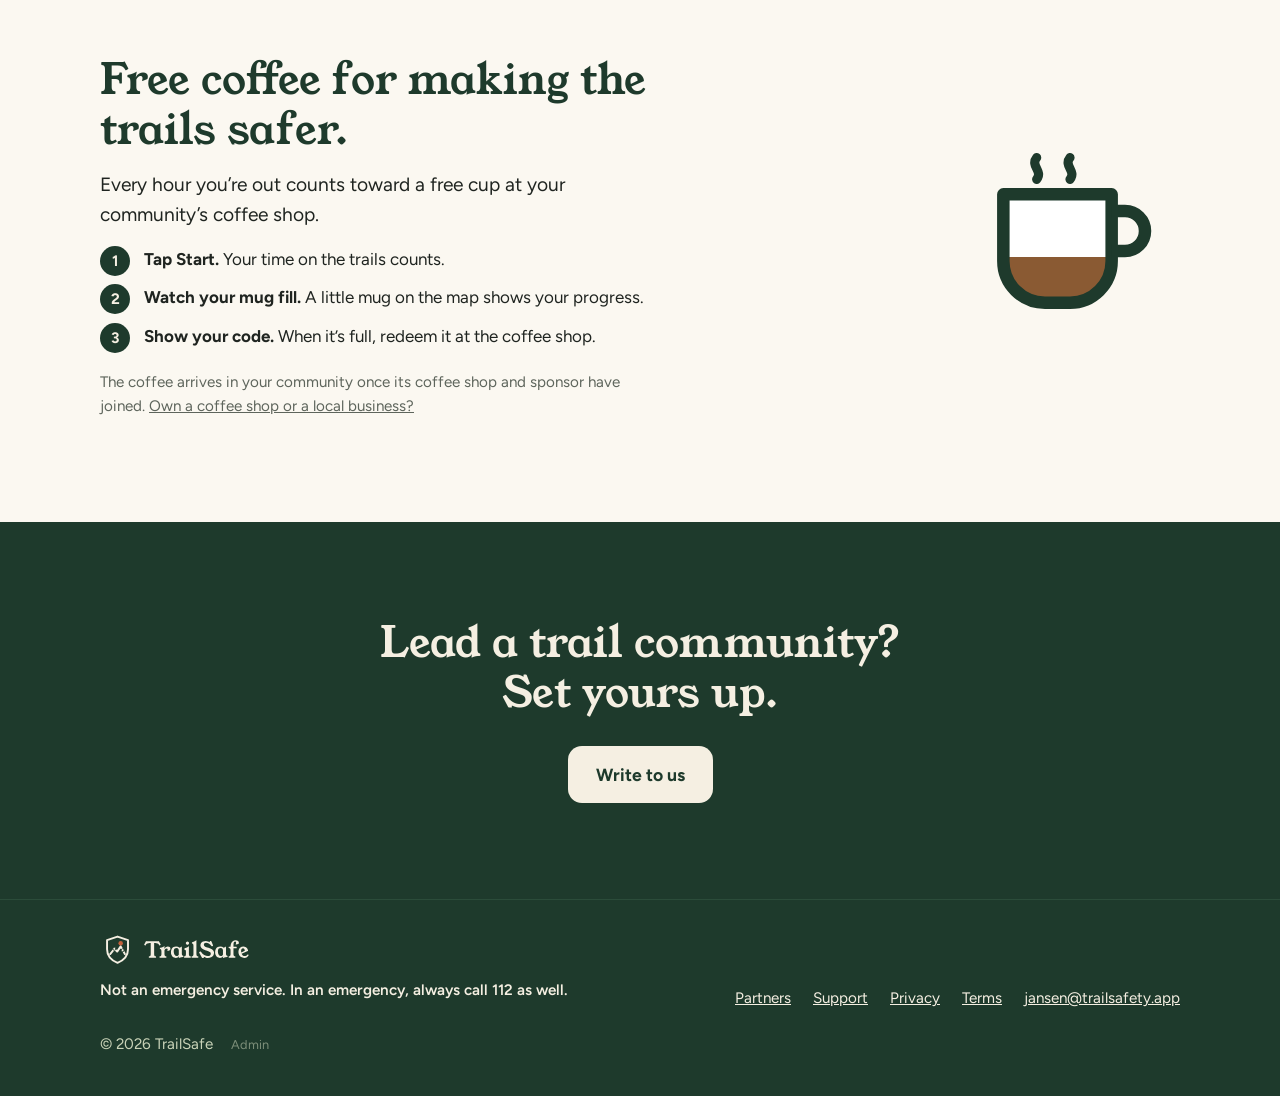
==== commit cfe575d8: "Home: official App Store and Google Play badges instead of text buttons Co-Authored-By: Claude Sonne" ====
--- a/index.html
+++ b/index.html
@@ -16,7 +16,7 @@
 <meta property="og:url" content="https://trailsafety.app">
 <meta property="og:image" content="https://trailsafety.app/og-image-1200x630.png">
 <meta name="twitter:card" content="summary_large_image">
-<link rel="stylesheet" href="/style.css?v=5">
+<link rel="stylesheet" href="/style.css?v=6">
 </head>
 <body>
 
@@ -37,8 +37,8 @@
         <h1>See who’s out on the trails near you.</h1>
         <p class="lead">Knowing where fellow trail users are makes the trail safer for everyone.</p>
         <div class="actions">
-          <a class="btn-light" href="https://play.google.com/store/apps/details?id=za.co.trailsafe.app" target="_blank" rel="noopener">Get it on Android</a>
-          <a class="btn-light" href="https://apps.apple.com/za/app/trailsafe/id6836682433" target="_blank" rel="noopener">Get it on iPhone</a>
+          <a class="badge apple" href="https://apps.apple.com/za/app/trailsafe/id6836682433" target="_blank" rel="noopener"><img src="img/badge-app-store.svg" alt="Download on the App Store" width="156" height="52"></a>
+          <a class="badge google" href="https://play.google.com/store/apps/details?id=za.co.trailsafe.app" target="_blank" rel="noopener"><img src="img/badge-google-play.png" alt="Get it on Google Play" width="201" height="78"></a>
         </div>
         <p class="free">Free for you and your community.</p>
       </div>
--- a/style.css
+++ b/style.css
@@ -66,6 +66,12 @@
 .actions { display: flex; flex-wrap: wrap; align-items: center; gap: 14px 20px; margin-top: 30px; }
 .btn-light { display: inline-block; padding: 15px 28px; border-radius: 14px; background: var(--cream); color: var(--forest); font-weight: 700; font-size: 1.1rem; text-decoration: none; }
 .btn-light:hover, .btn-light:focus { background: #fff; }
+.badge { display: inline-block; line-height: 0; }
+.badge img { display: block; width: auto; }
+.badge.apple img { height: 52px; }
+/* Google's badge file carries its own clear space; the negative margin cancels it so both badges look the same height */
+.badge.google img { height: 78px; margin: -13px; }
+.badge:focus-visible { outline: 2px solid var(--sage); outline-offset: 4px; border-radius: 10px; }
 .soon { color: var(--sage); font-size: 0.95rem; }
 .btn-off { display: inline-block; padding: 13px 24px; border: 1.5px solid var(--sage); border-radius: 14px; color: var(--cream); font-weight: 600; }
 .free { margin: 18px 0 0; color: var(--sage); font-size: 0.95rem; }
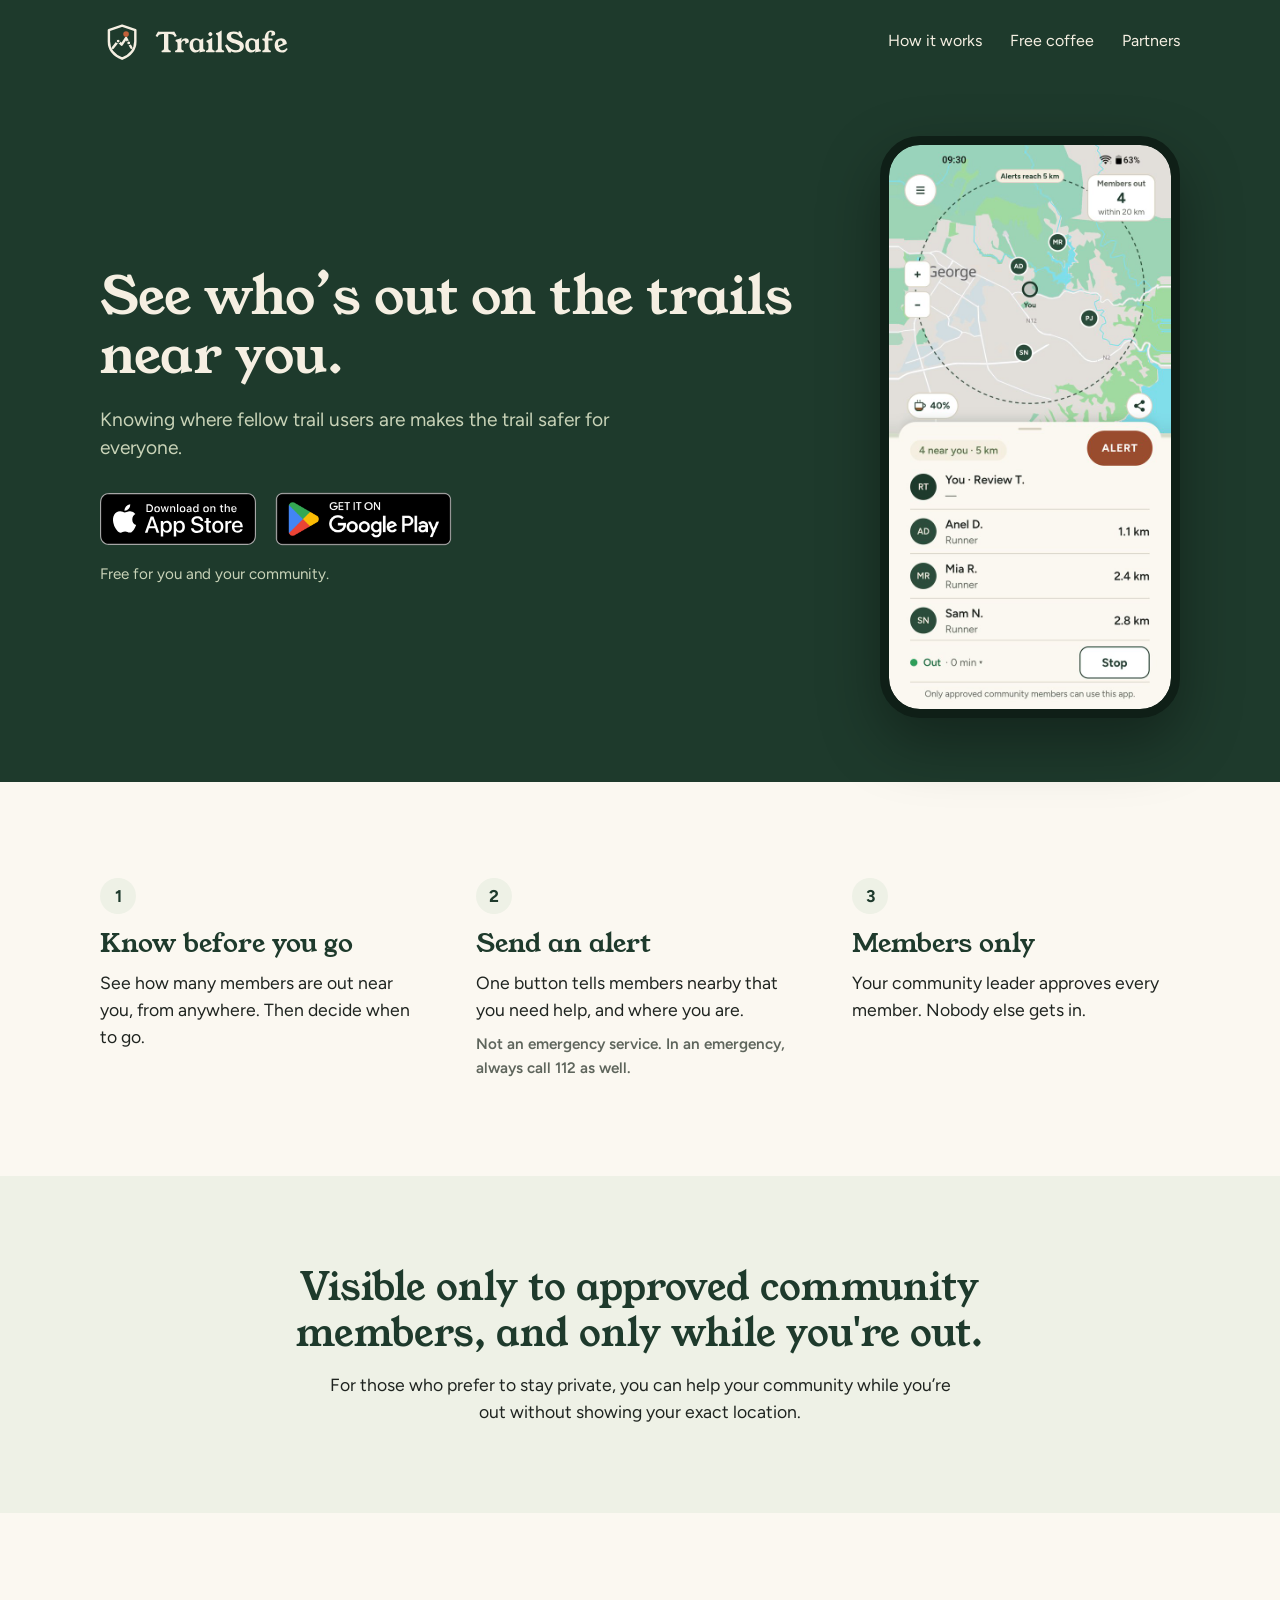
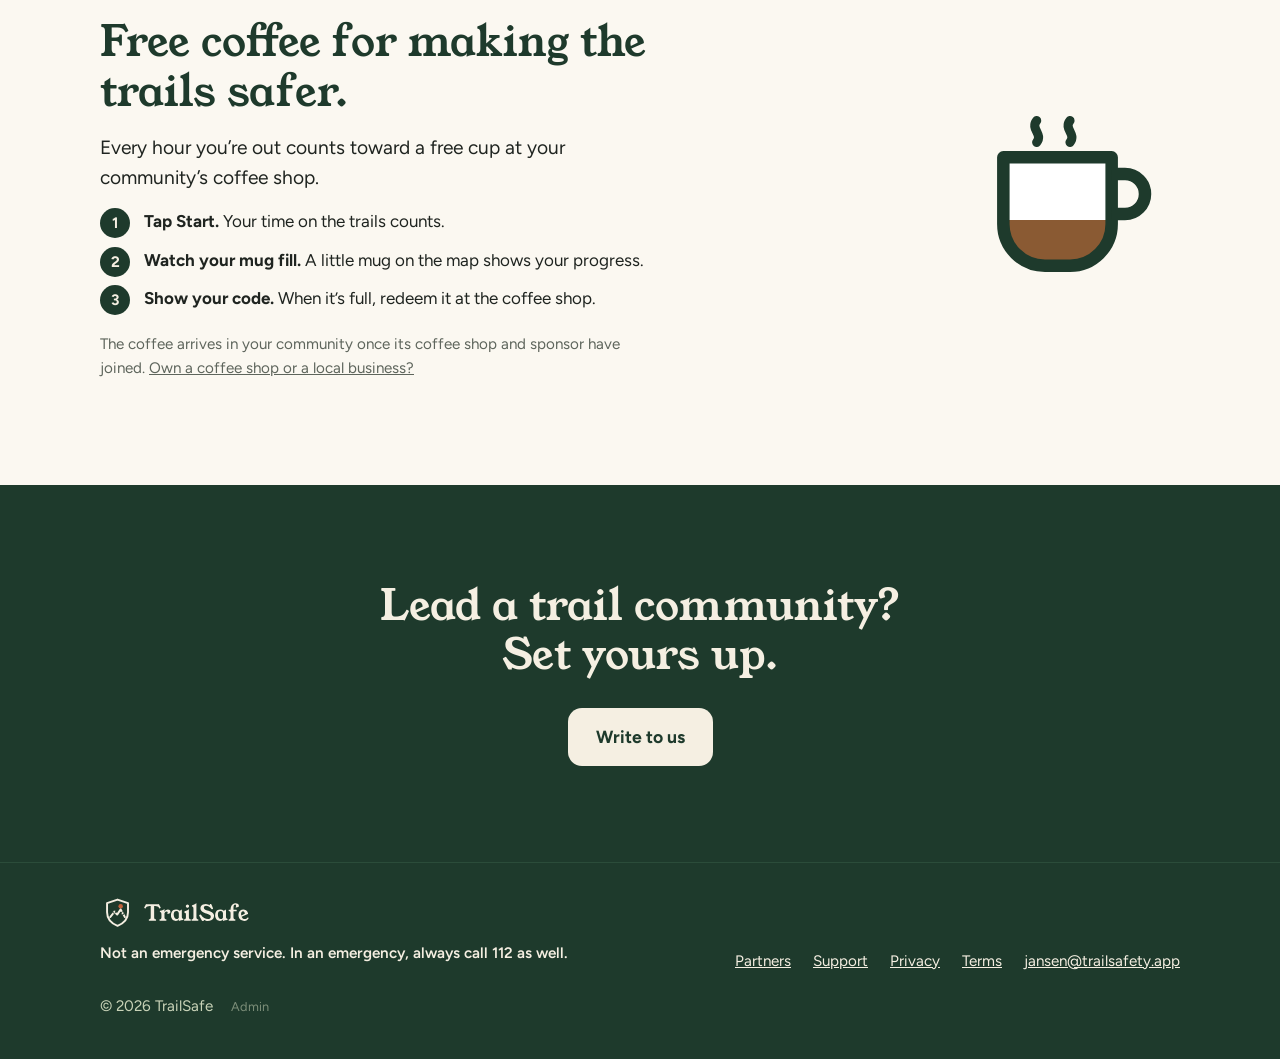
==== commit 84f48fab: "Home page: remove 'No phone number needed.' (owner, 24 Nov; 1.0.7 asks for a mobile number at Reques" ====
--- a/index.html
+++ b/index.html
@@ -71,7 +71,6 @@
     <div class="wrap">
       <p class="main">Visible only to approved community members, and only while you're out.</p>
       <p>For those who prefer to stay private, you can help your community while you’re out without showing your exact location.</p>
-      <p class="quiet">No phone number needed.</p>
     </div>
   </section>
 
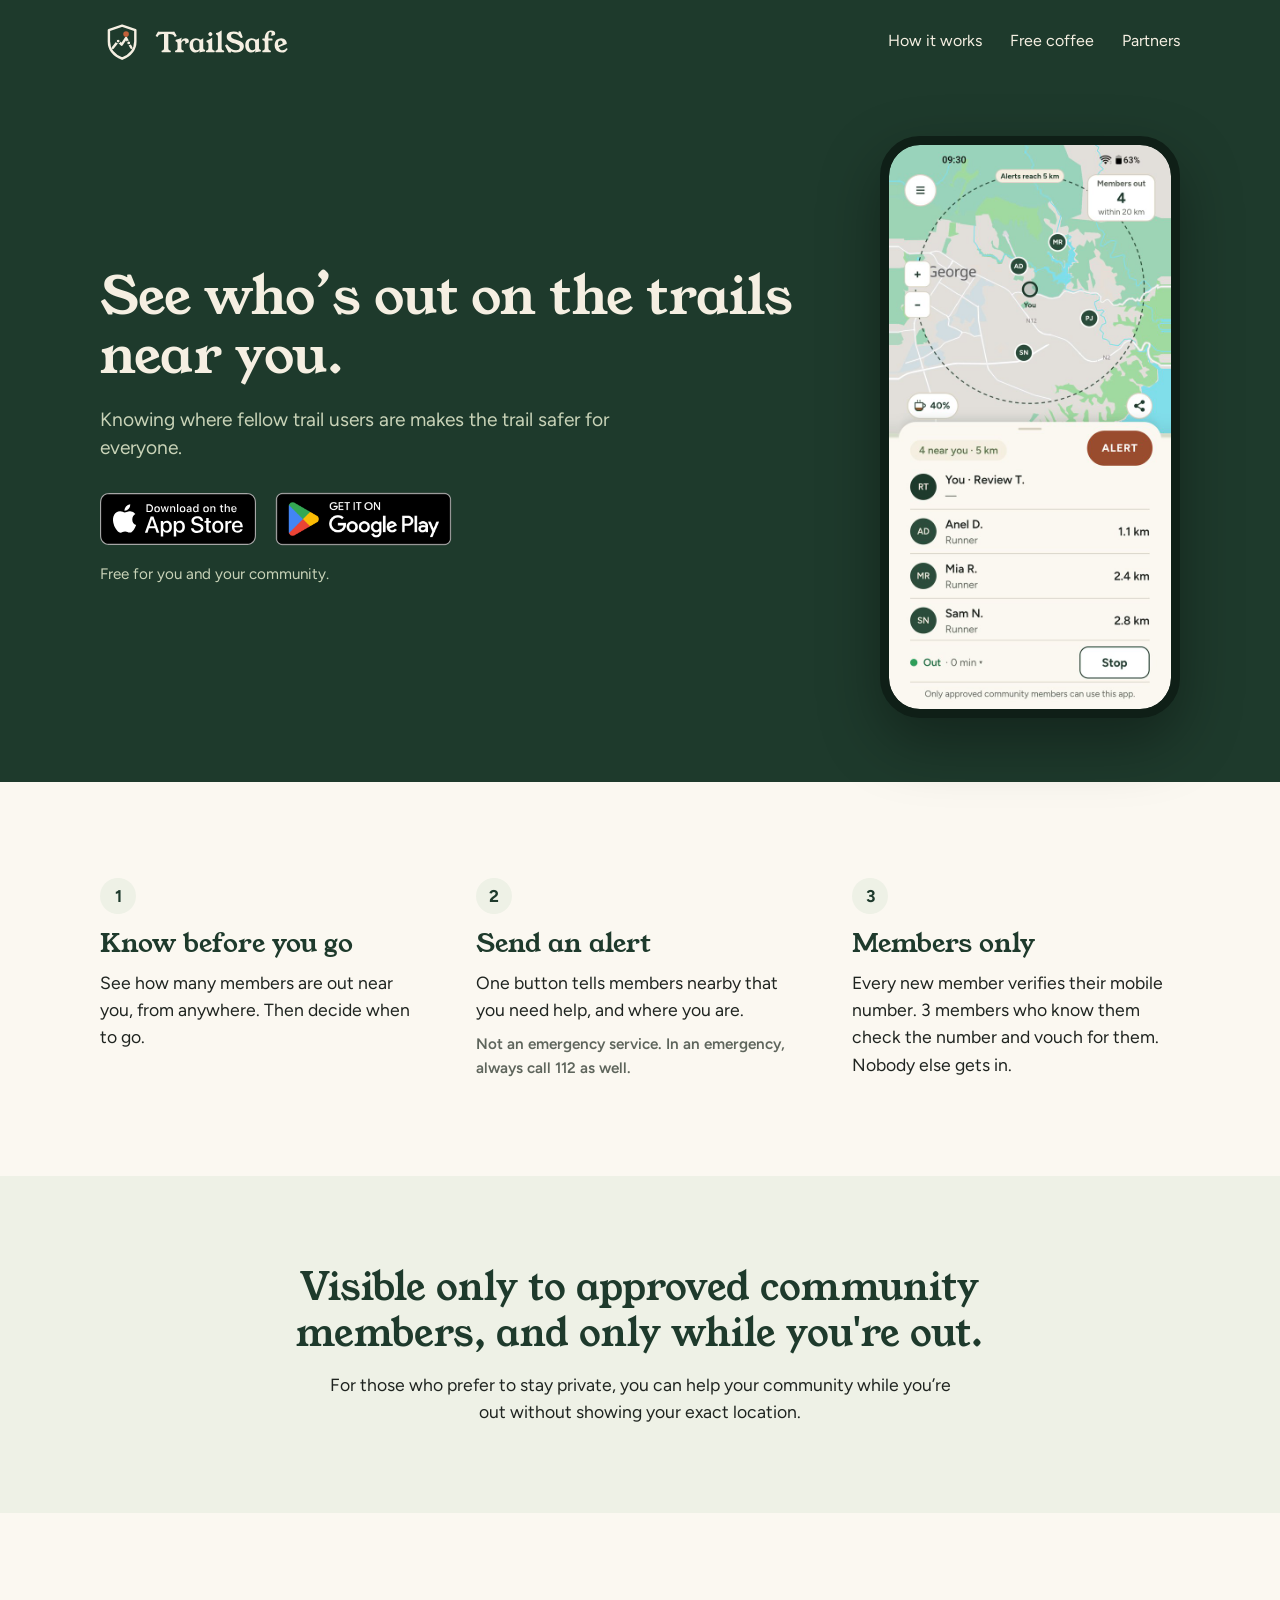
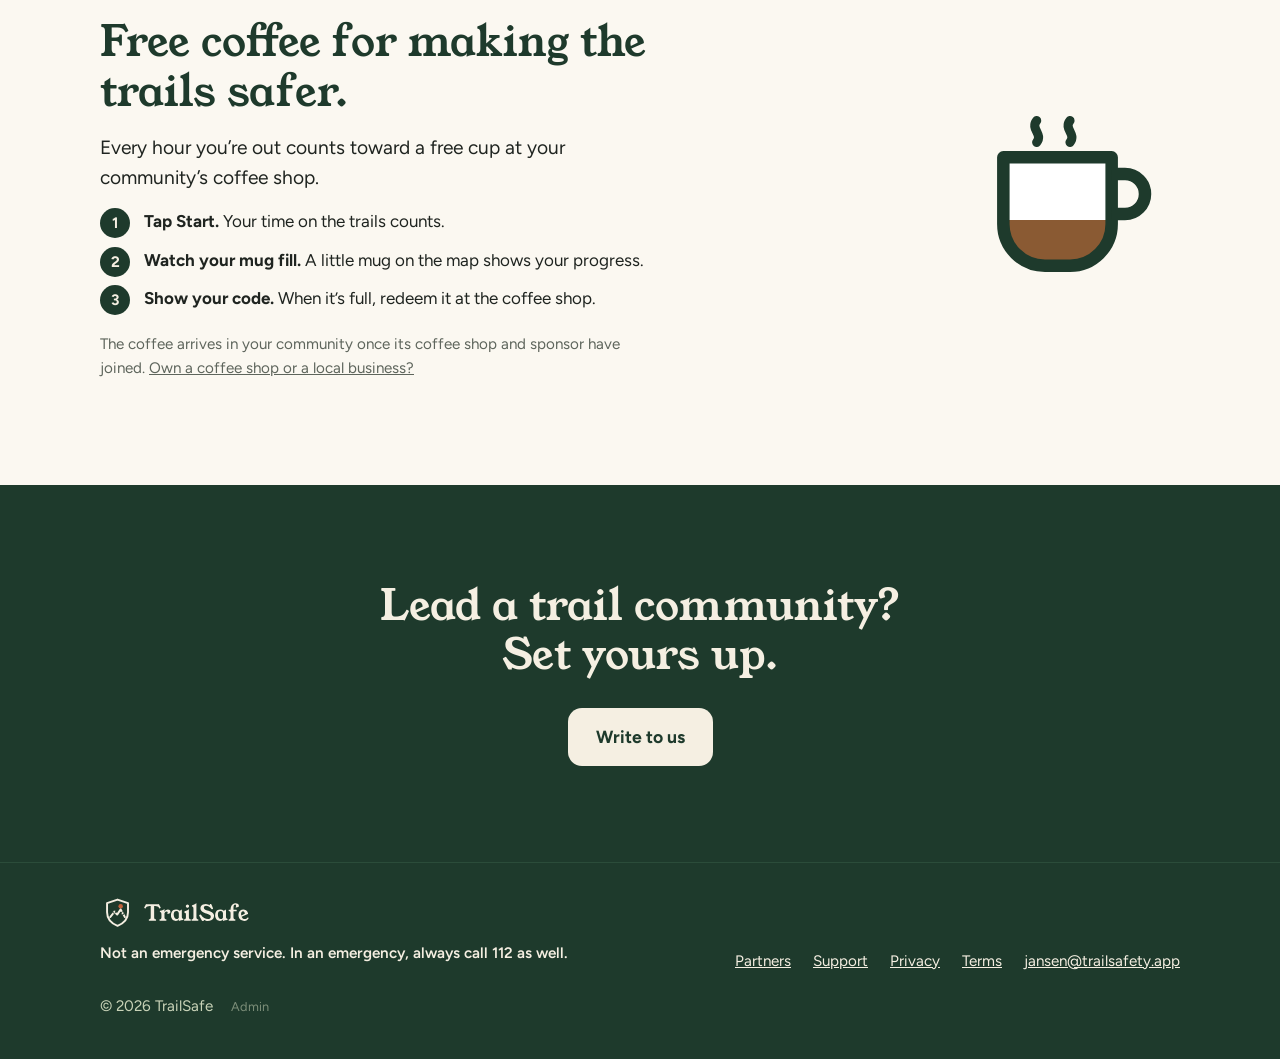
==== commit cca138e3: "Website: joining by vouching on the home page and terms (owner wording, 26 Nov 2026) Co-Authored-By:" ====
--- a/index.html
+++ b/index.html
@@ -63,7 +63,7 @@
     <article>
       <span class="num">3</span>
       <h2>Members only</h2>
-      <p>Your community leader approves every member. Nobody else gets in.</p>
+      <p>Every new member verifies their mobile number. 3 members who know them check the number and vouch for them. Nobody else gets in.</p>
     </article>
   </section>
 
